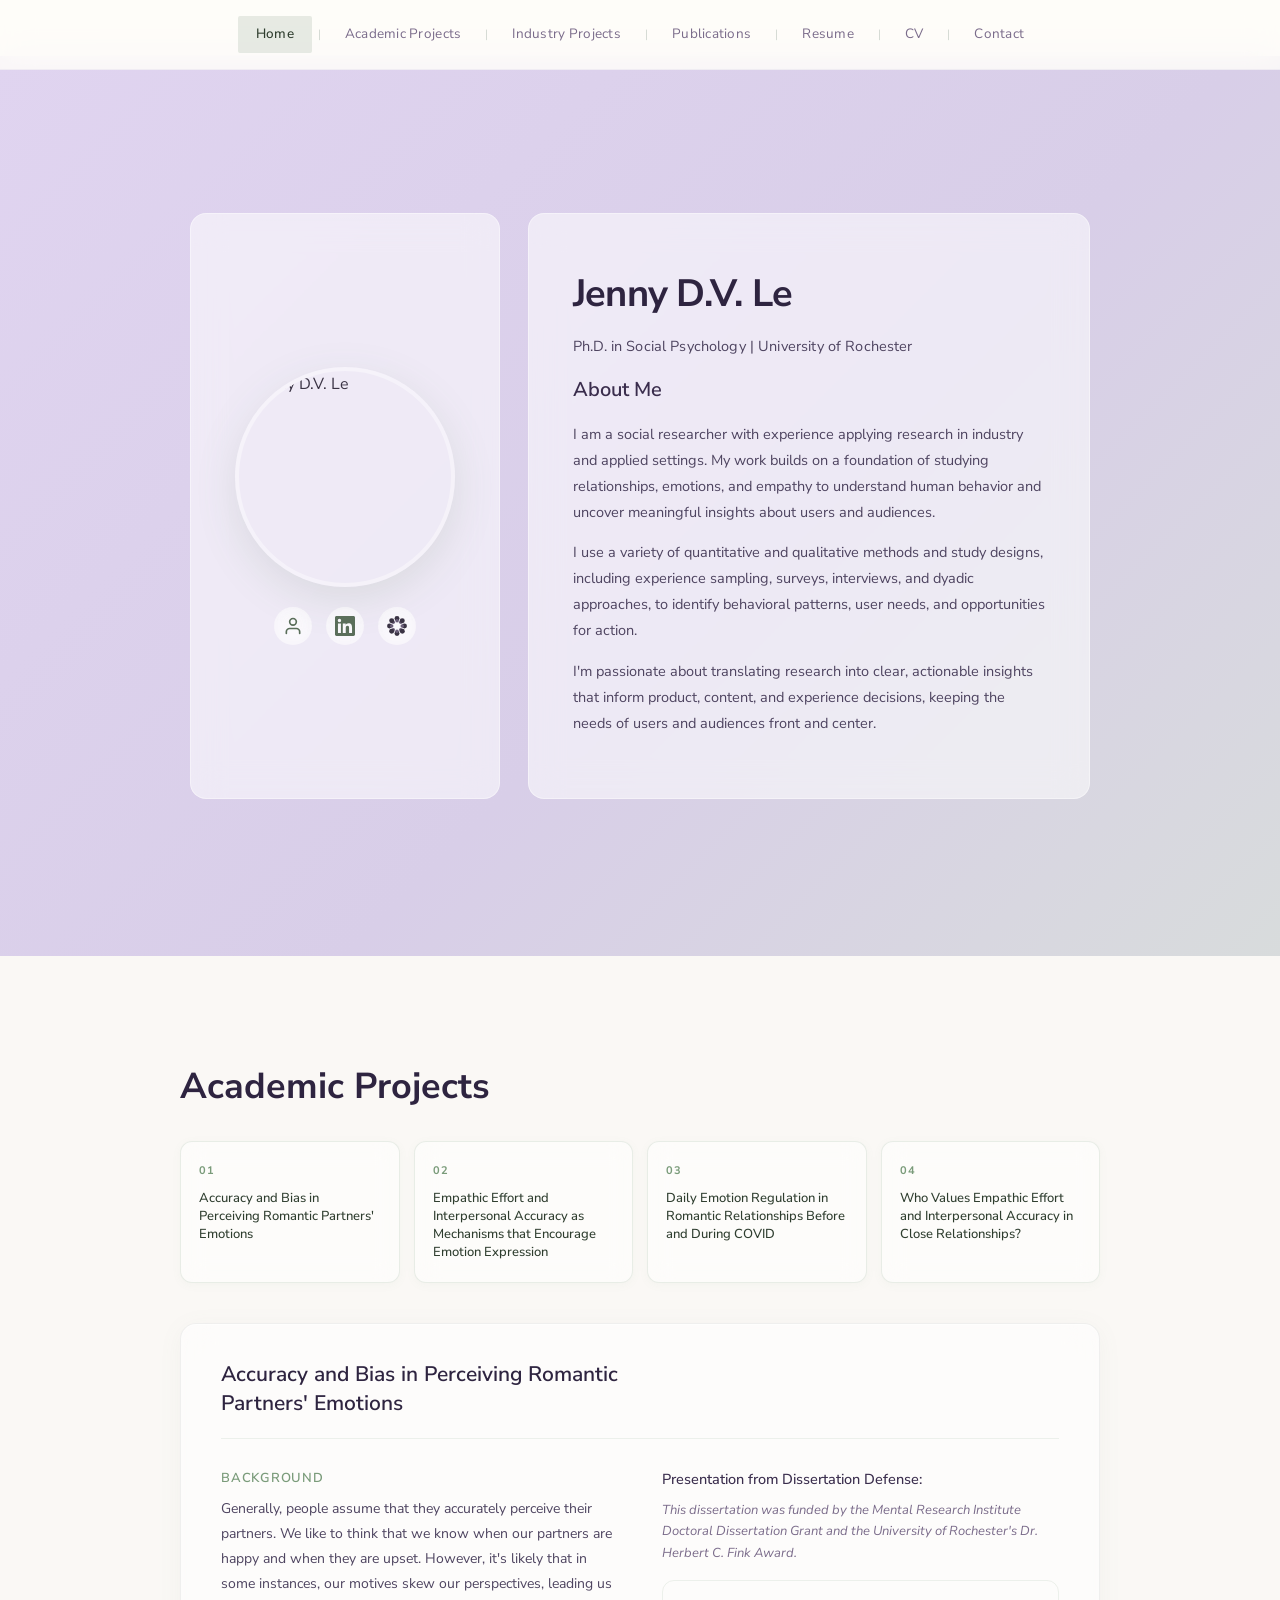
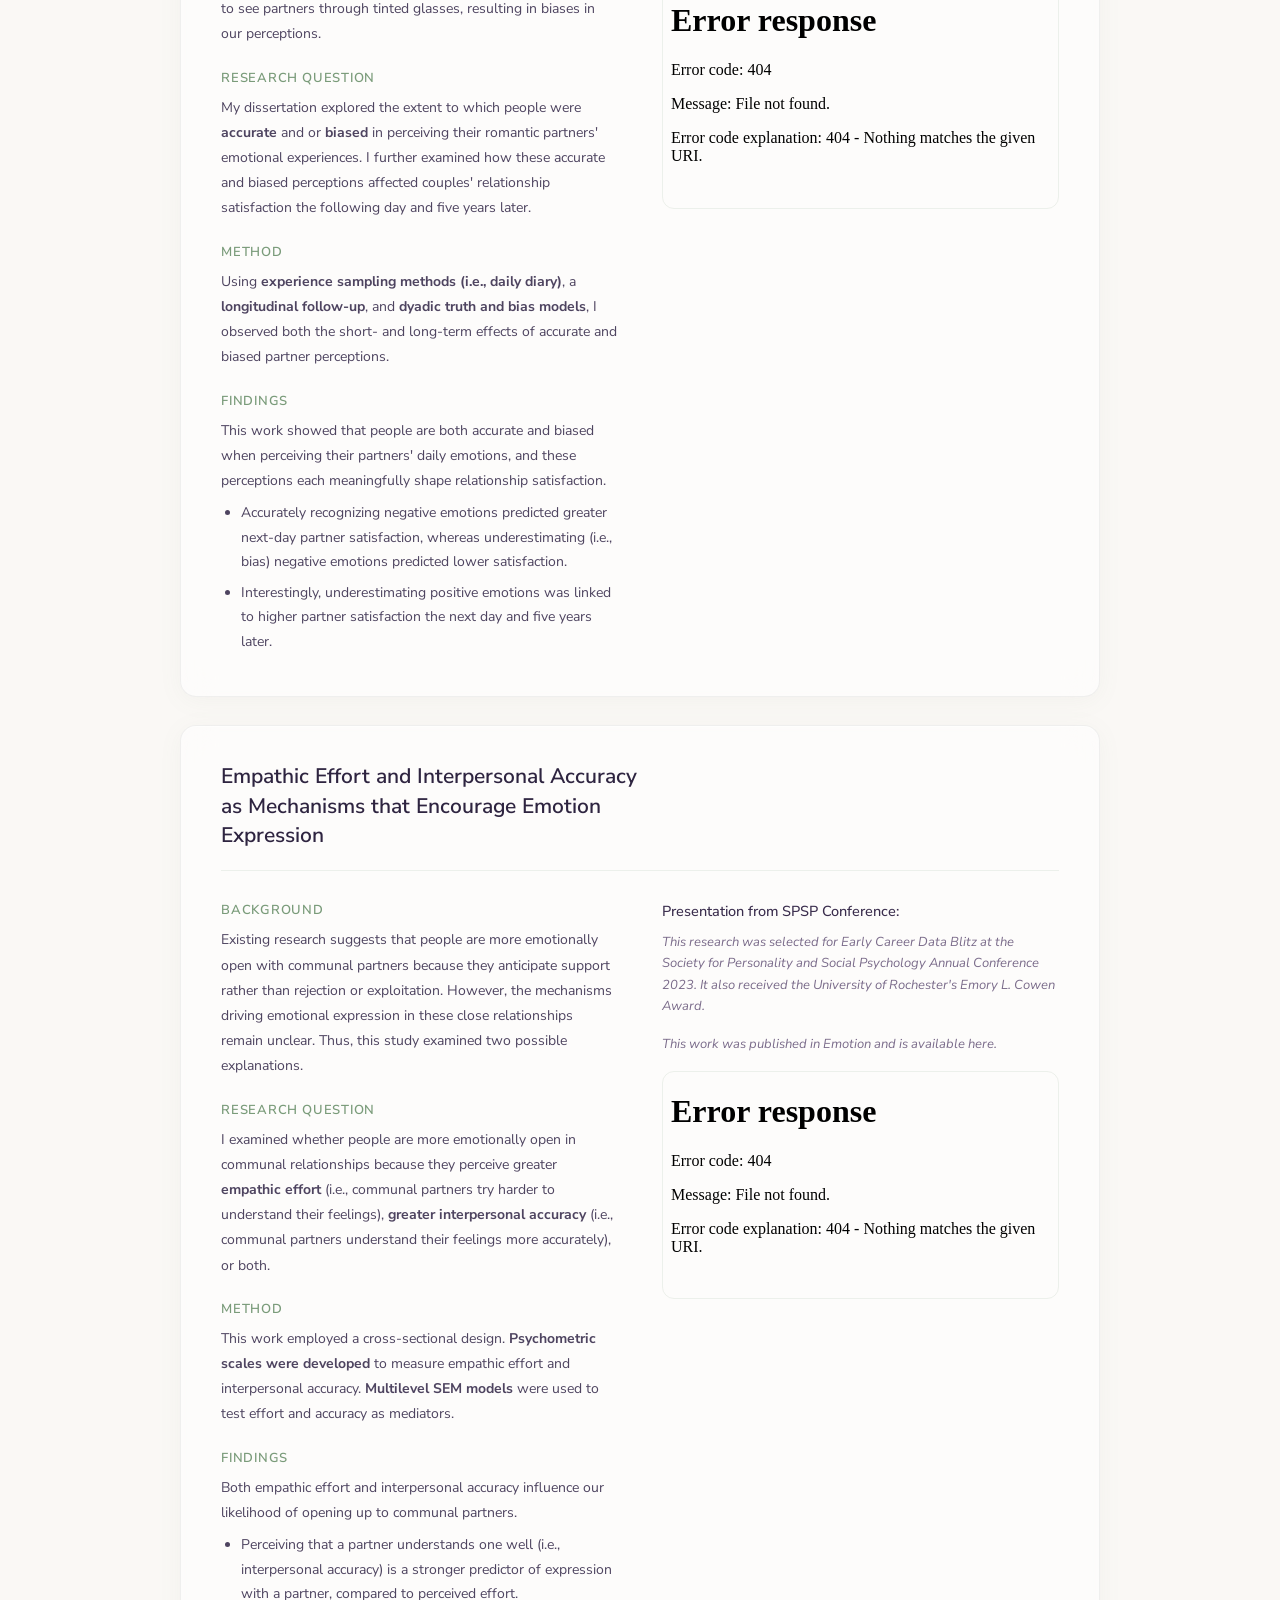
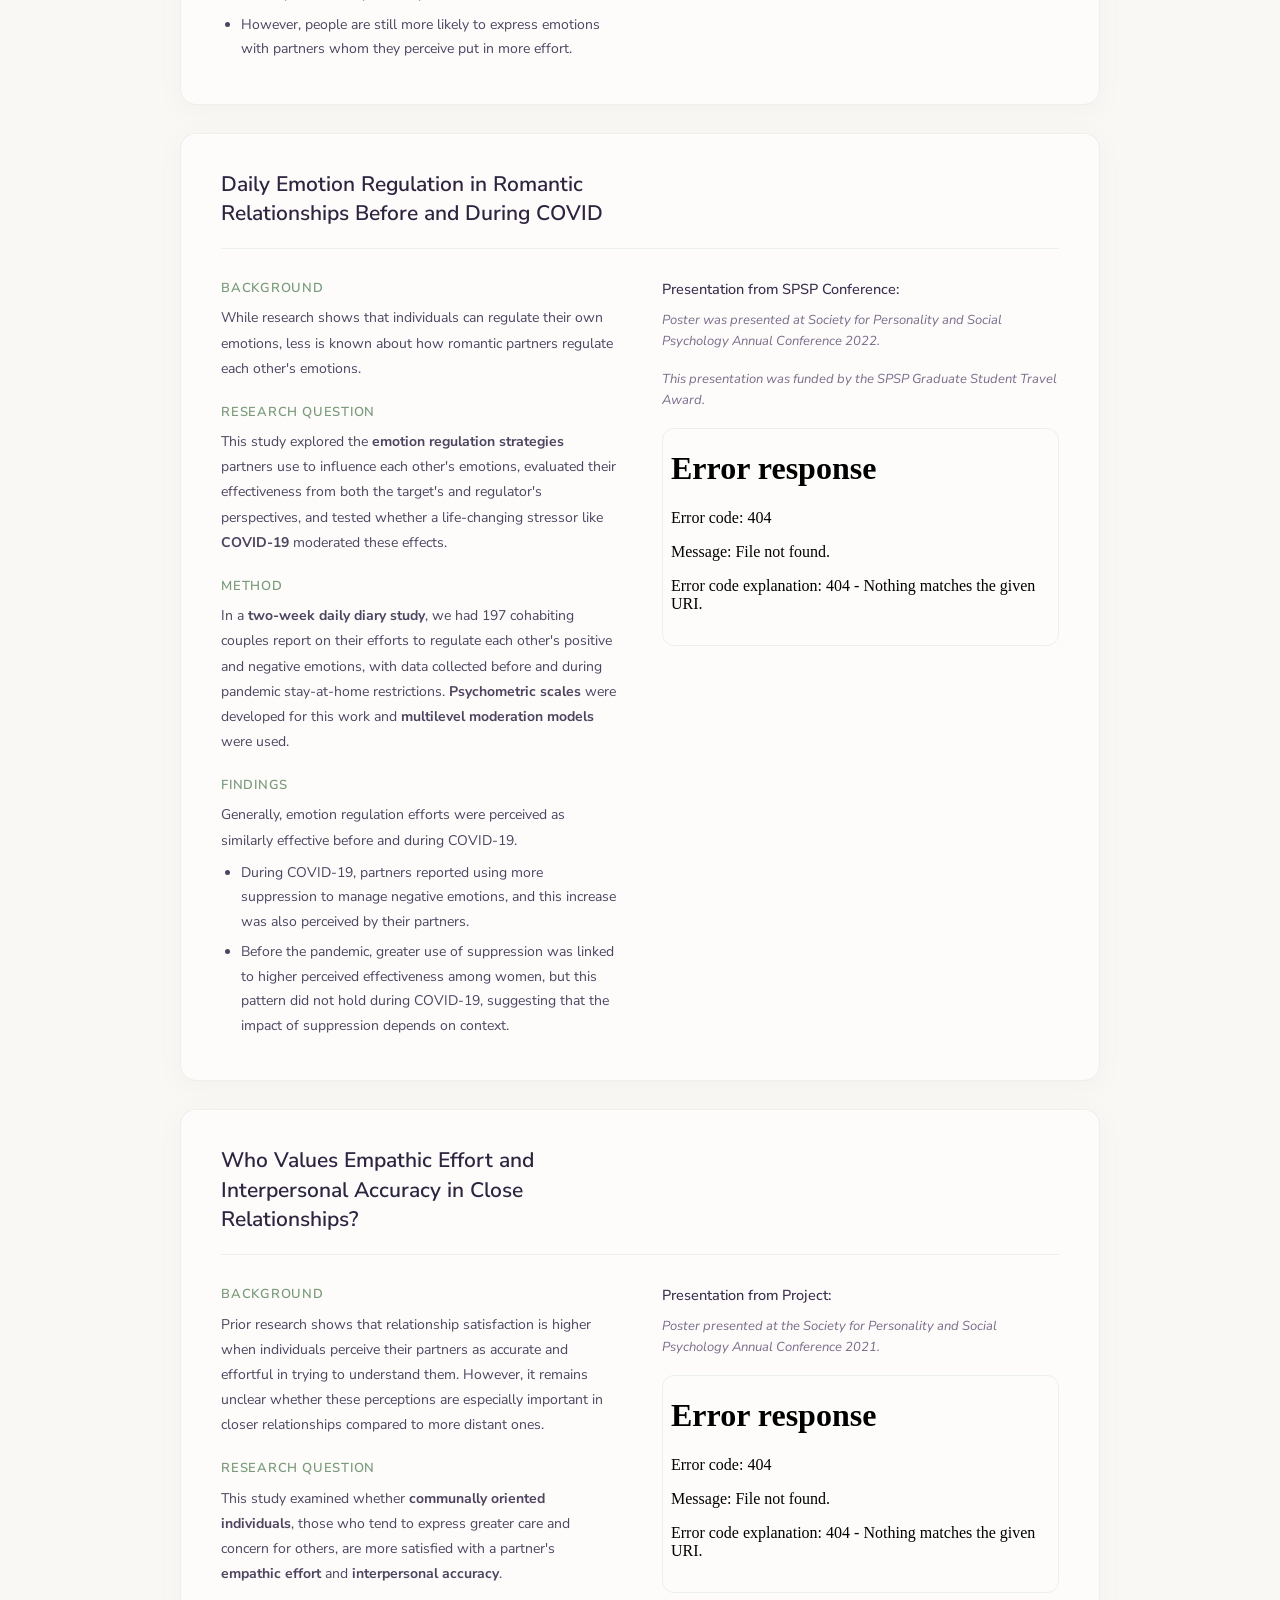
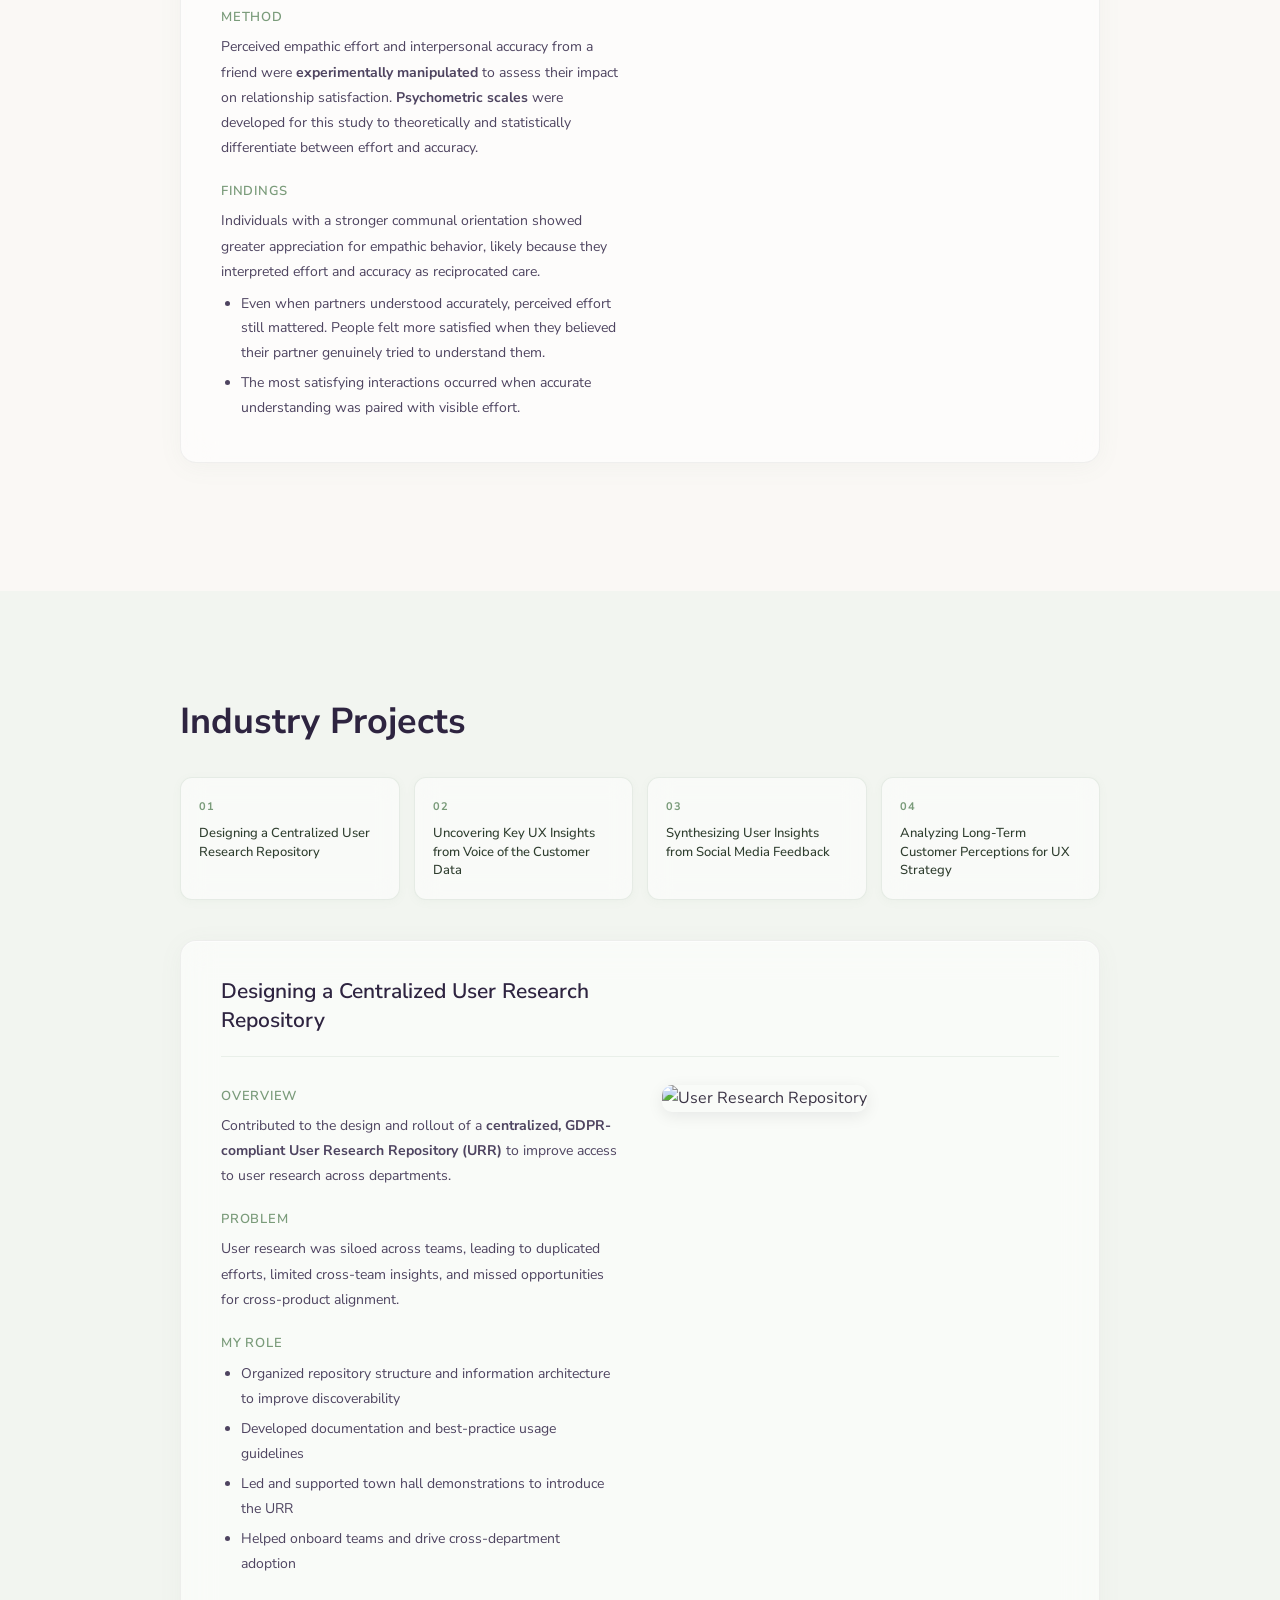
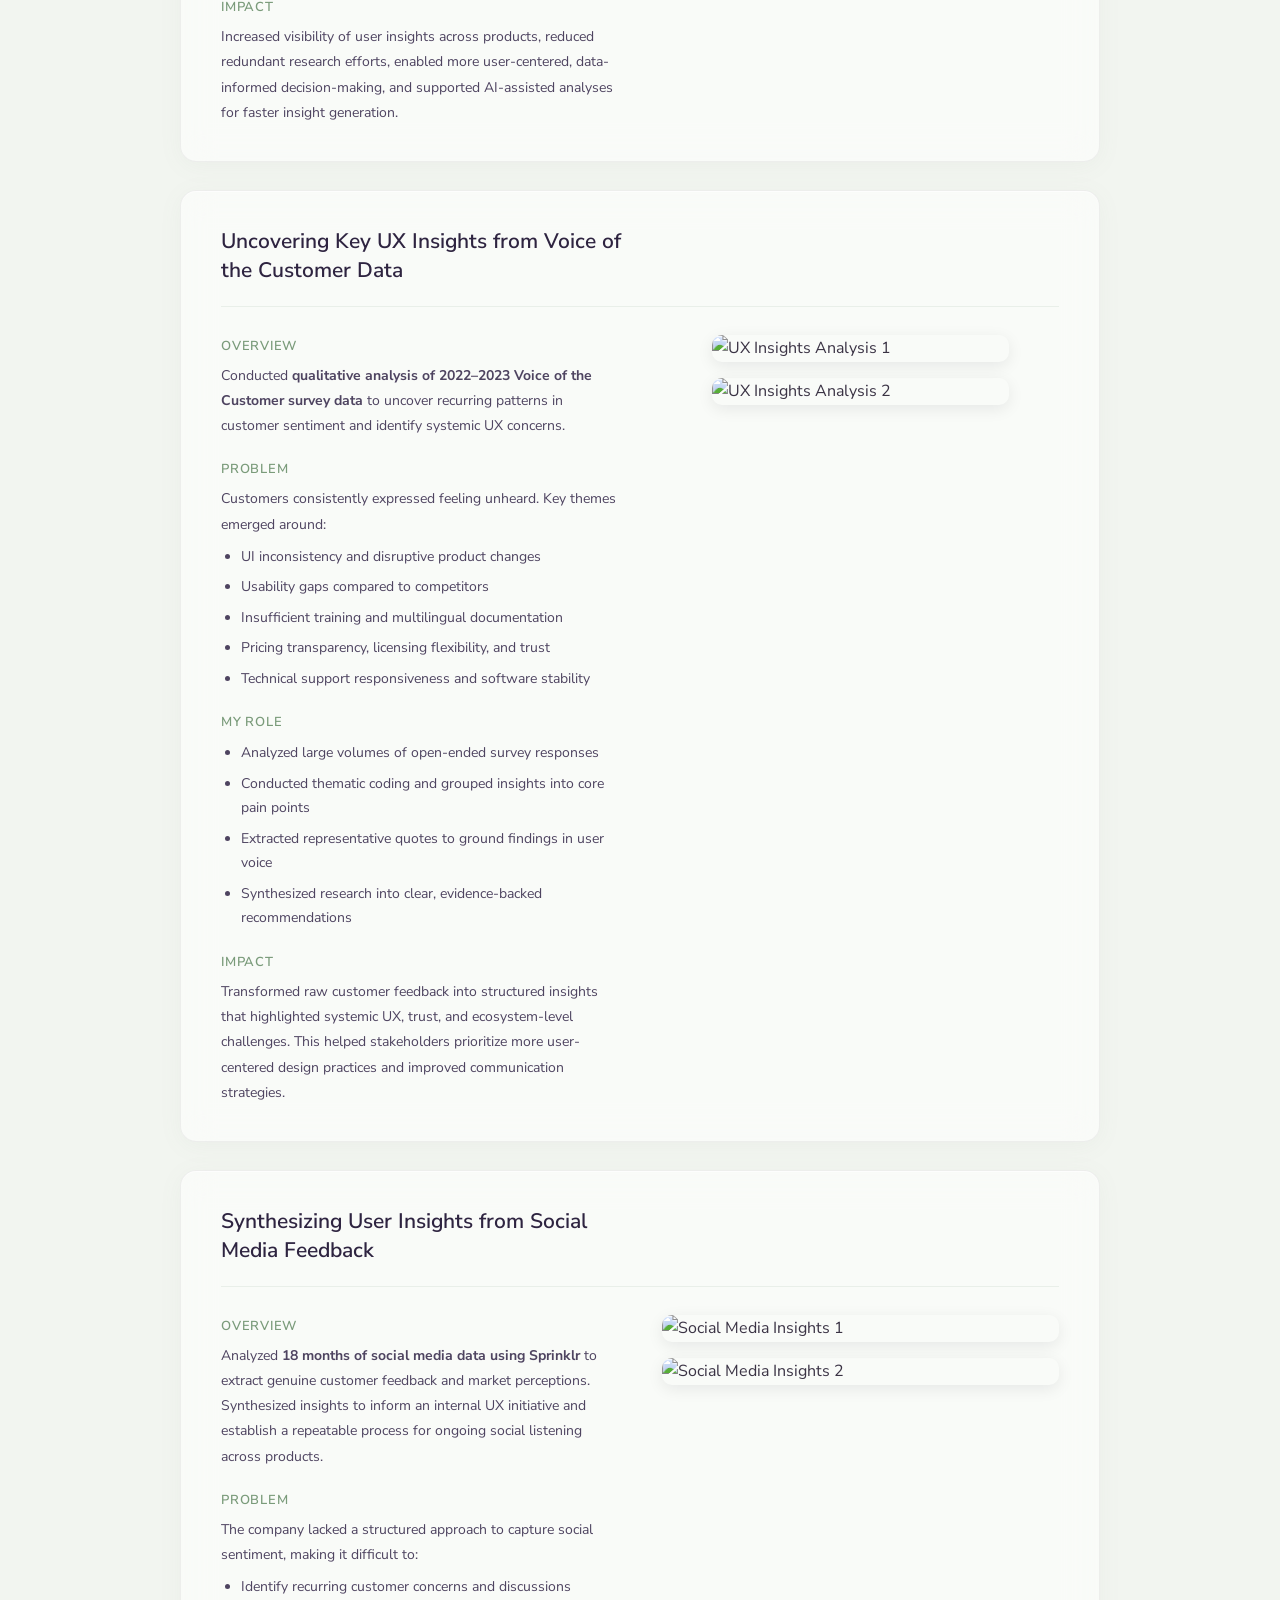
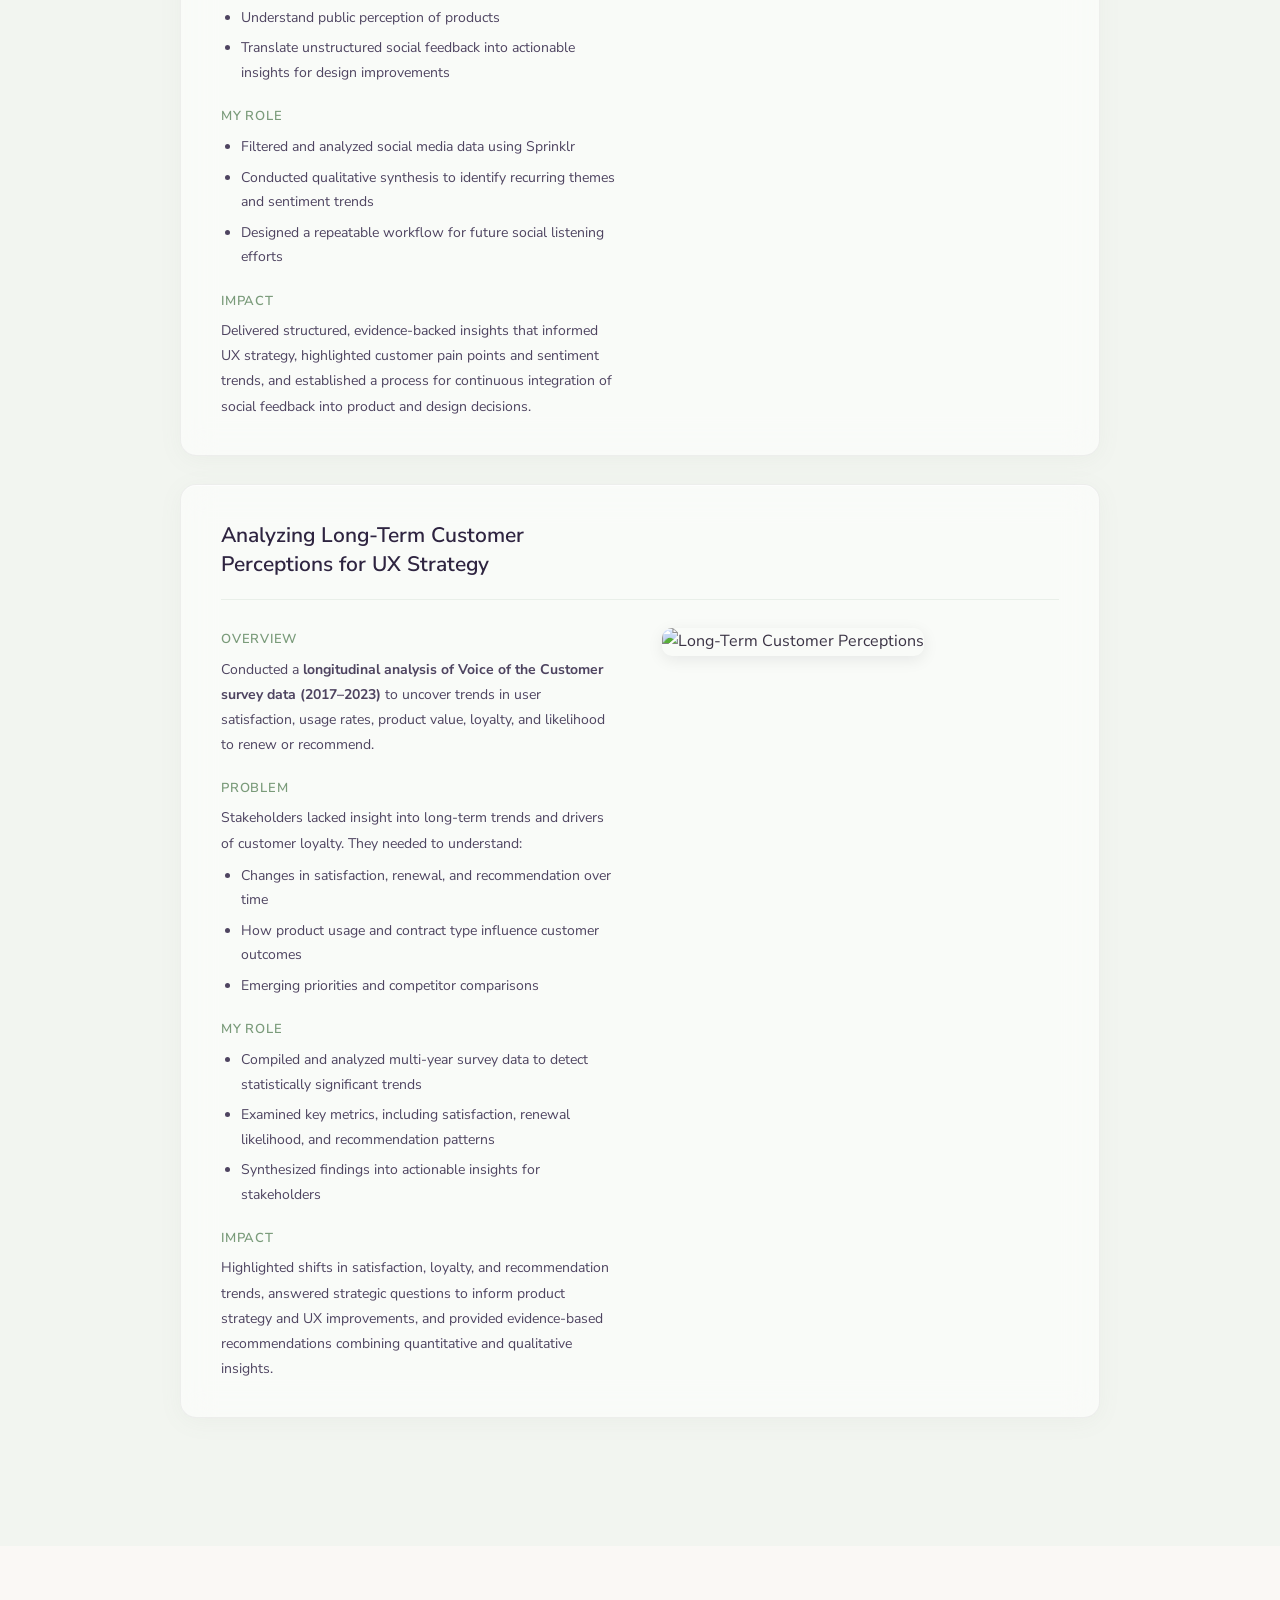
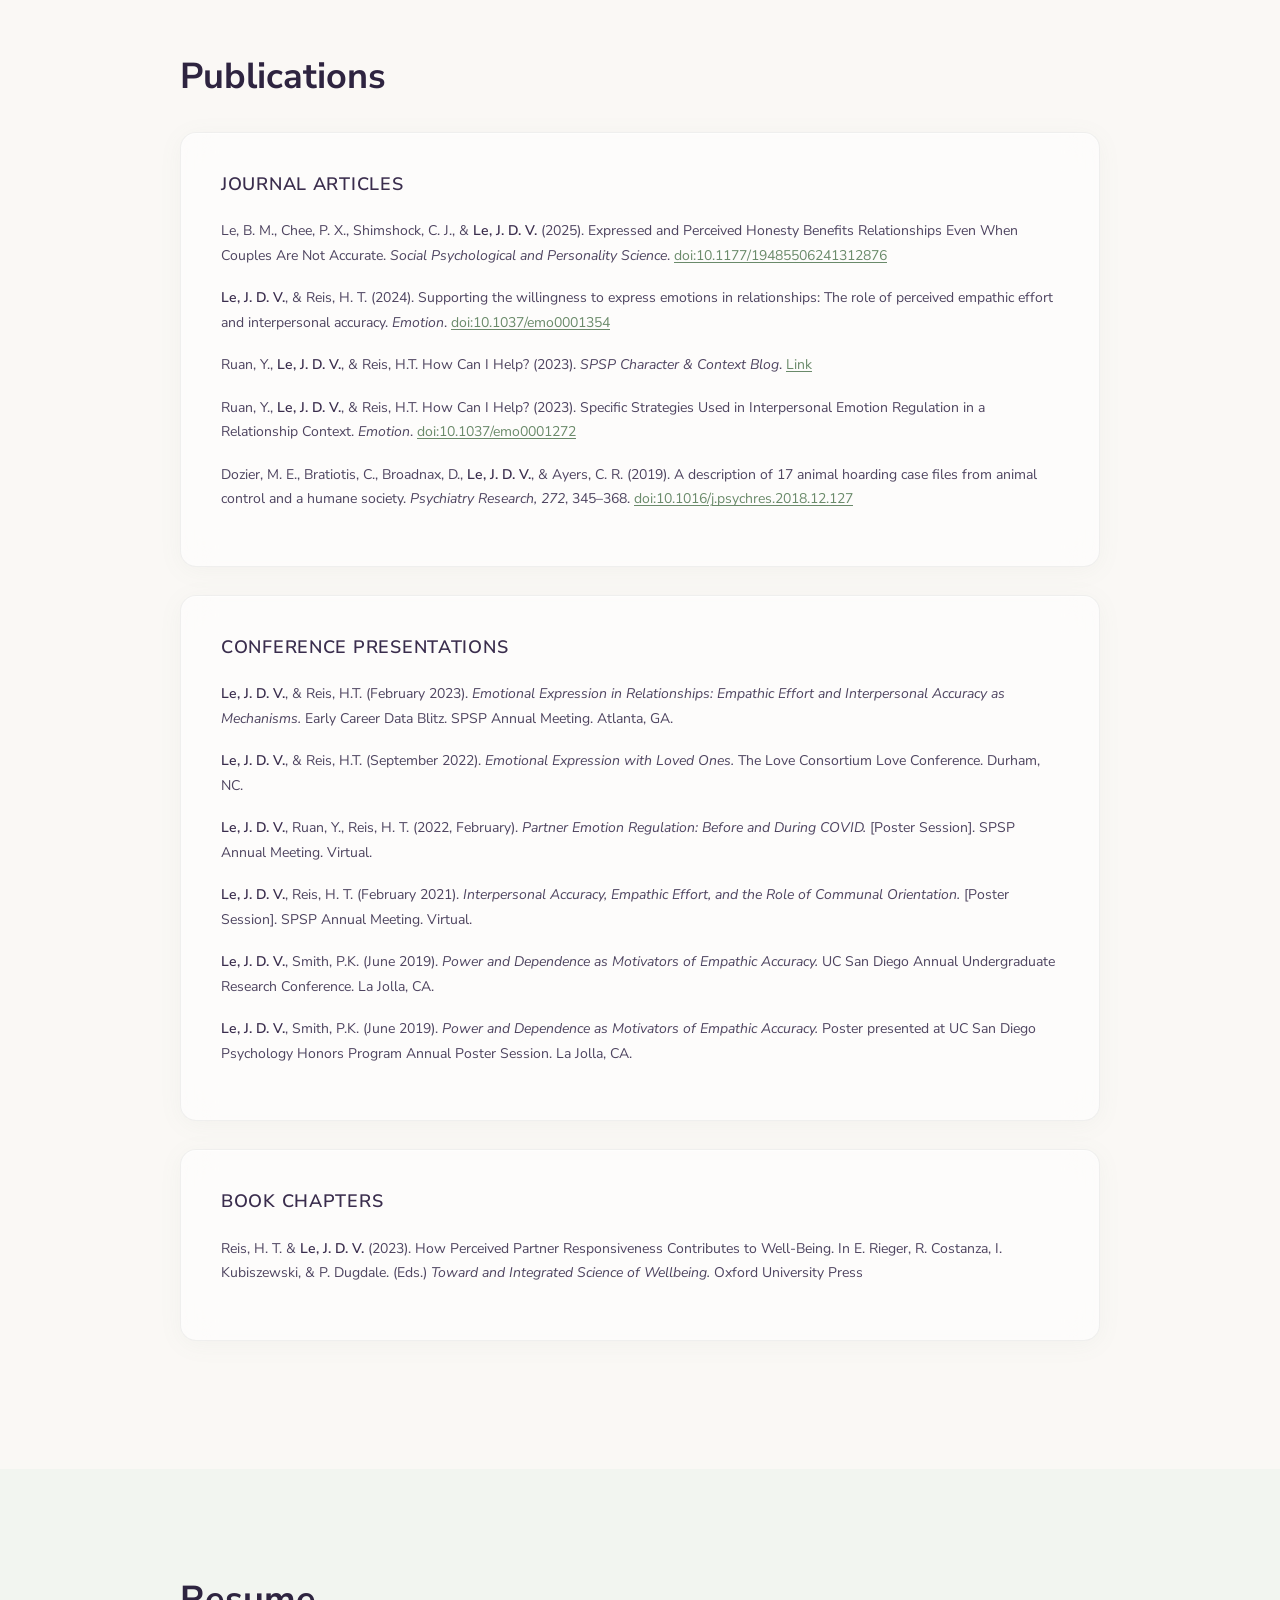
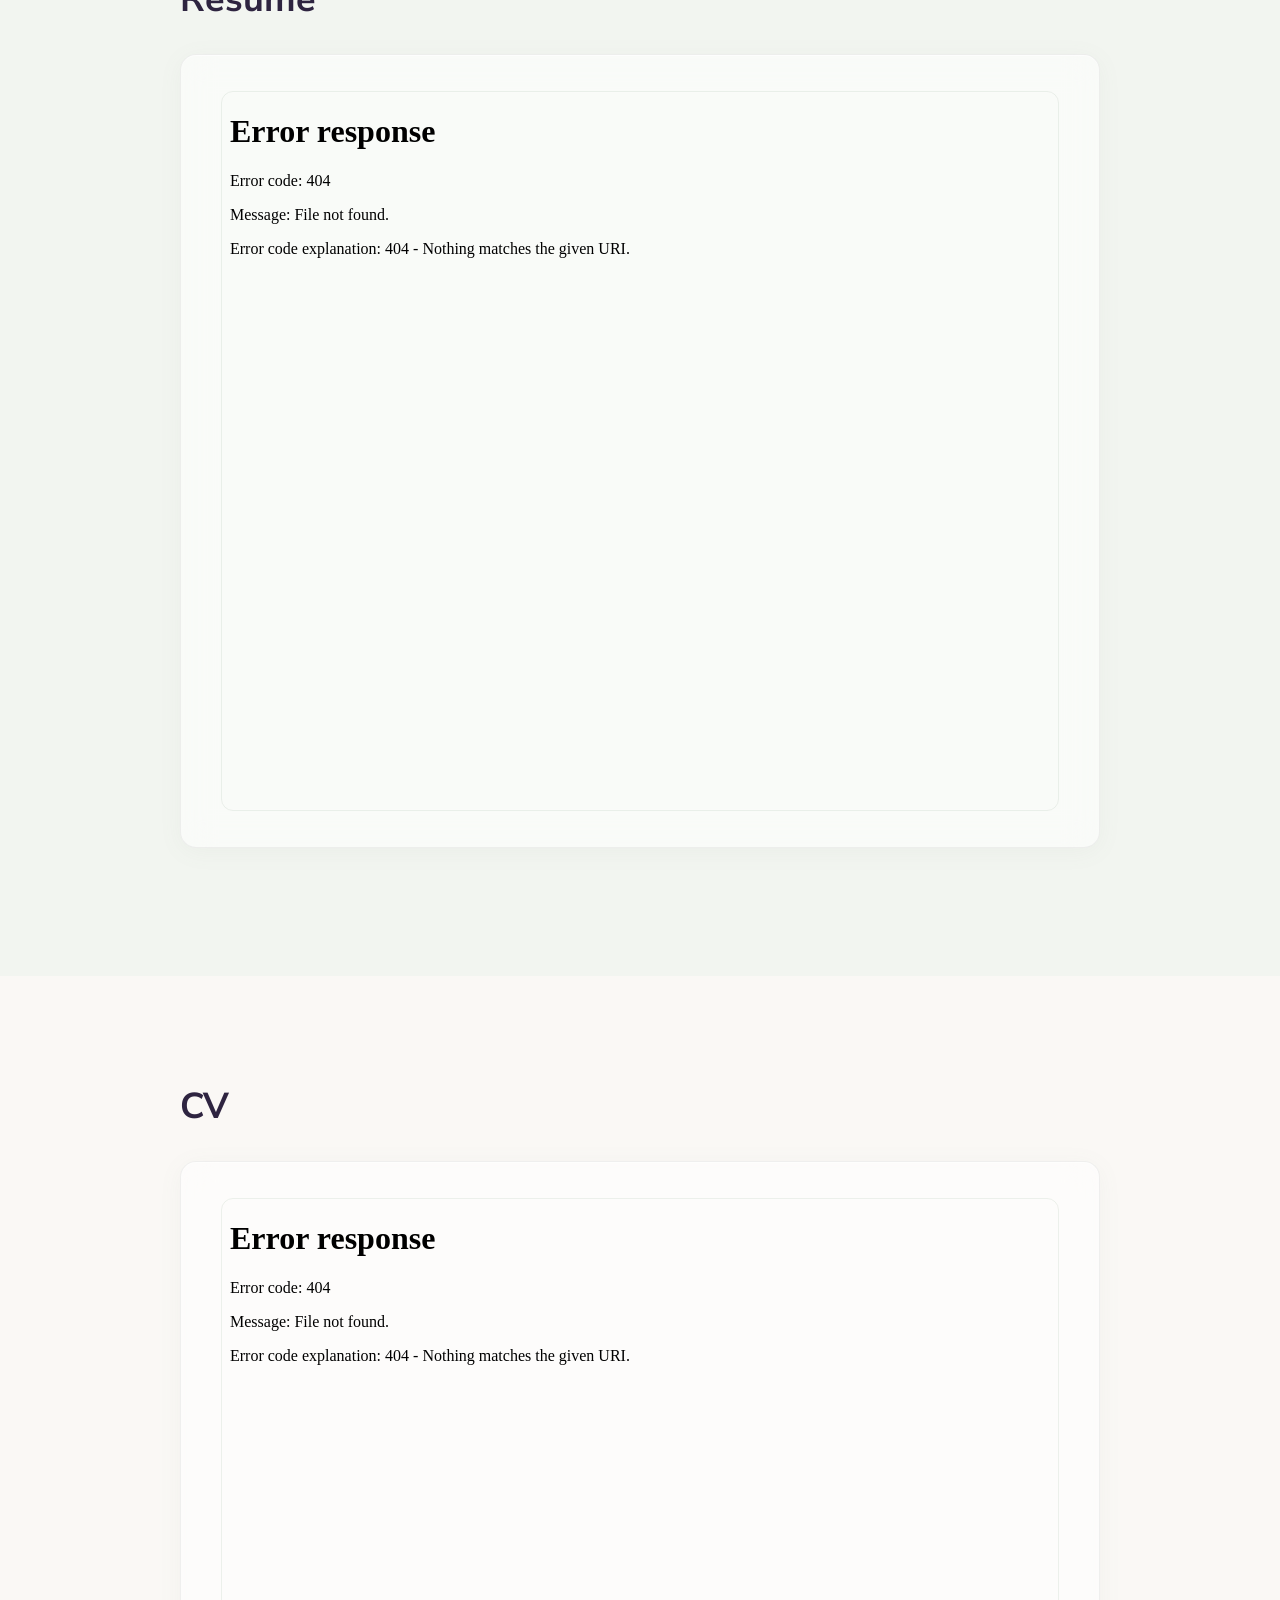
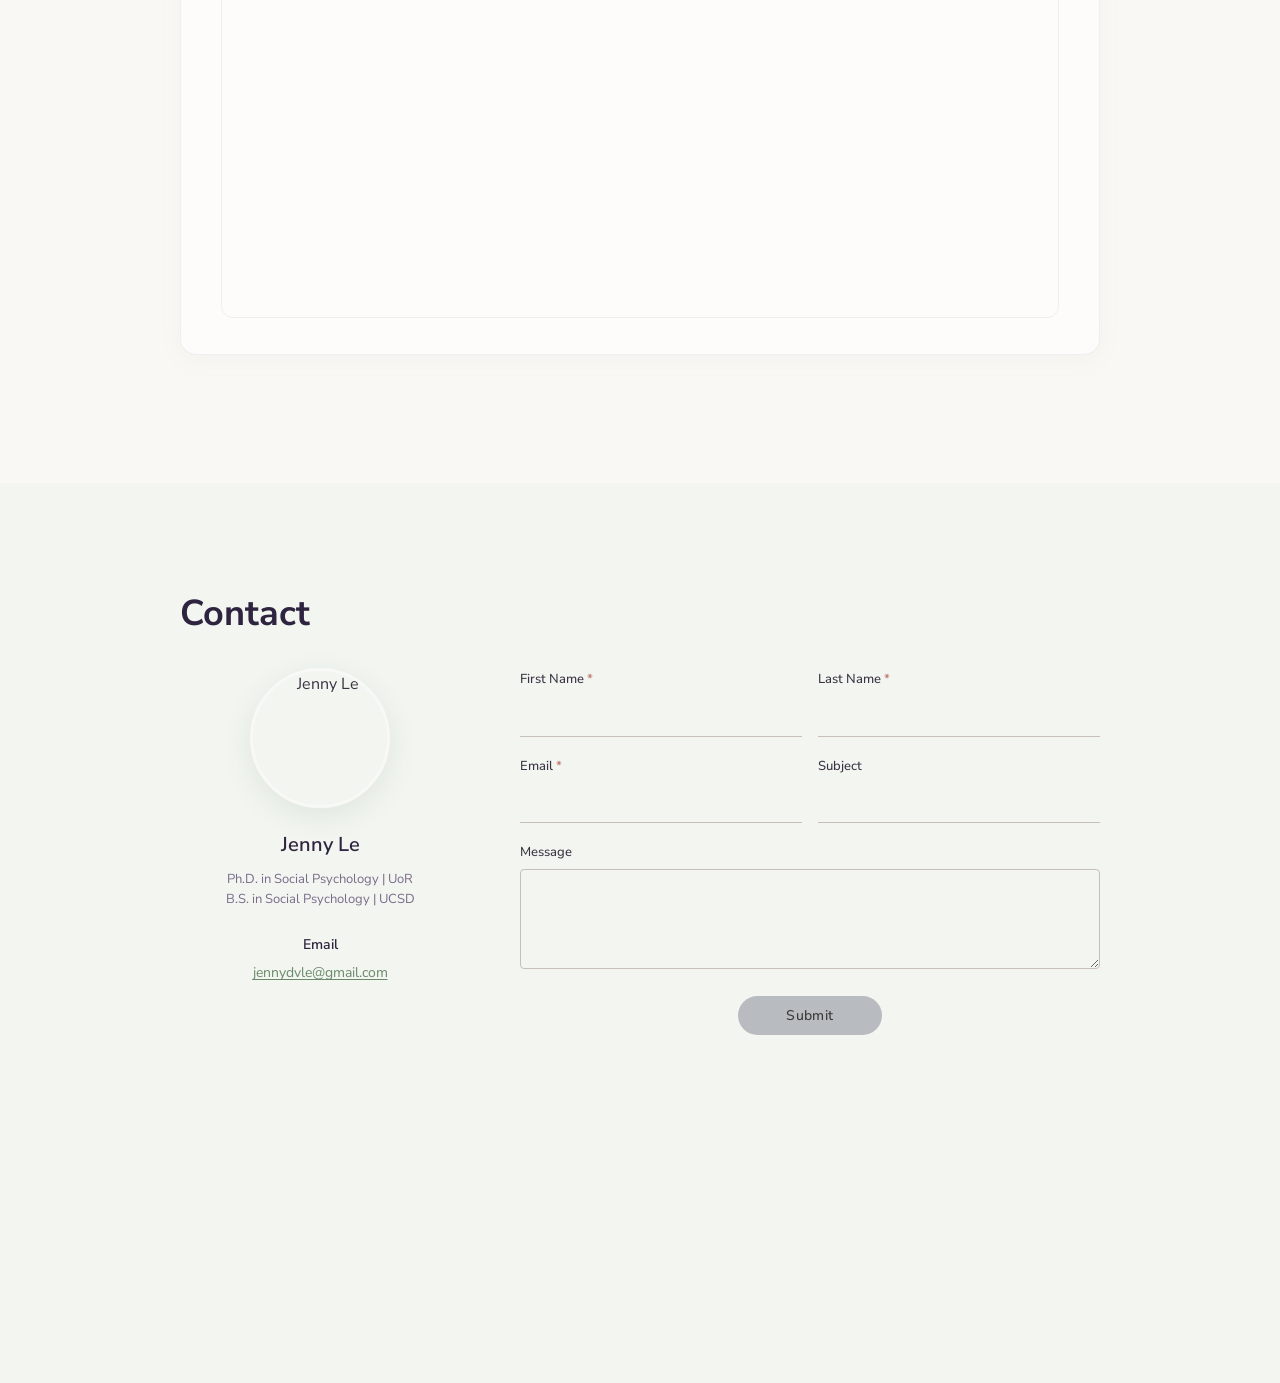
==== index.html @ eff17830 "Add files via upload" ====
<!DOCTYPE html>
<html lang="en">
<head>
    <meta charset="UTF-8">
    <meta name="viewport" content="width=device-width, initial-scale=1.0">
    <title>Jenny D.V. Le</title>
    <link rel="stylesheet" href="styles.css">
    <link rel="preconnect" href="https://fonts.googleapis.com">
    <link rel="preconnect" href="https://fonts.gstatic.com" crossorigin>
    <link href="https://fonts.googleapis.com/css2?family=Nunito+Sans:wght@300;400;500;600;700&display=swap" rel="stylesheet">
</head>
<body>

    <!-- Top Navigation -->
    <nav class="top-nav" id="topNav">
        <a href="#home" class="nav-link active" data-section="home">Home</a>
        <span class="nav-divider">|</span>
        <a href="#academic" class="nav-link" data-section="academic">Academic Projects</a>
        <span class="nav-divider">|</span>
        <a href="#industry" class="nav-link" data-section="industry">Industry Projects</a>
        <span class="nav-divider">|</span>
        <a href="#publications" class="nav-link" data-section="publications">Publications</a>
        <span class="nav-divider">|</span>
        <a href="#resume" class="nav-link" data-section="resume">Resume</a>
        <span class="nav-divider">|</span>
        <a href="#cv" class="nav-link" data-section="cv">CV</a>
        <span class="nav-divider">|</span>
        <a href="#contact" class="nav-link" data-section="contact">Contact</a>
    </nav>


    <!-- Main Content -->
    <main class="main-content">

        <!-- ====== HOME ====== -->
        <section id="home" class="section section-home">
            <div class="animated-bg"></div>
            <div class="home-content">
                <div class="profile-section reveal">
                    <img class="profile-photo" src="media/About Me Contact Me Photo.JPEG" alt="Jenny D.V. Le">
                    <div class="social-icons">
                        <a href="https://www.sas.rochester.edu/psy/people/gradstudents/le-jenny/index.html" target="_blank" rel="noopener" class="social-icon" aria-label="University Profile">
                            <svg xmlns="http://www.w3.org/2000/svg" width="20" height="20" viewBox="0 0 24 24" fill="none" stroke="currentColor" stroke-width="2" stroke-linecap="round" stroke-linejoin="round"><path d="M20 21v-2a4 4 0 0 0-4-4H8a4 4 0 0 0-4 4v2"/><circle cx="12" cy="7" r="4"/></svg>
                        </a>
                        <a href="https://www.linkedin.com/in/jennydvle/" target="_blank" rel="noopener" class="social-icon" aria-label="LinkedIn">
                            <svg xmlns="http://www.w3.org/2000/svg" width="20" height="20" viewBox="0 0 24 24" fill="currentColor"><path d="M20.447 20.452h-3.554v-5.569c0-1.328-.027-3.037-1.852-3.037-1.853 0-2.136 1.445-2.136 2.939v5.667H9.351V9h3.414v1.561h.046c.477-.9 1.637-1.85 3.37-1.85 3.601 0 4.267 2.37 4.267 5.455v6.286zM5.337 7.433a2.062 2.062 0 0 1-2.063-2.065 2.064 2.064 0 1 1 2.063 2.065zm1.782 13.019H3.555V9h3.564v11.452zM22.225 0H1.771C.792 0 0 .774 0 1.729v20.542C0 23.227.792 24 1.771 24h20.451C23.2 24 24 23.227 24 22.271V1.729C24 .774 23.2 0 22.222 0h.003z"/></svg>
                        </a>
                        <a href="https://osf.io/cxesf/" target="_blank" rel="noopener" class="social-icon" aria-label="Open Science Framework">
                            <svg xmlns="http://www.w3.org/2000/svg" width="20" height="20" viewBox="0 0 124 124.5"><g transform="translate(-42.784 -65.828)" fill="#6b5f7a"><circle cx="128.21" cy="104.59" r="11.133"/><circle cx="128.23" cy="151.57" r="11.133"/><circle cx="81.323" cy="151.51" r="11.133"/><circle cx="81.373" cy="104.6" r="11.133"/></g><g transform="translate(-42.784 -65.828)" fill="#3a3344"><circle cx="151.29" cy="128.06" r="15.48"/><circle cx="58.265" cy="128.06" r="15.48"/><circle cx="104.78" cy="174.8" r="15.48"/><circle cx="104.78" cy="81.308" r="15.48"/></g><g transform="translate(-42.784 -65.828)" fill="#6b5f7a"><circle cx="71.614" cy="128.12" r="11.133"/><circle cx="137.63" cy="128.12" r="11.133"/><circle cx="104.77" cy="161.29" r="11.133"/><circle cx="105.25" cy="94.873" r="11.133"/></g><g transform="translate(-42.784 -65.828)" fill="#3a3344"><circle cx="71.911" cy="95.085" r="15.48"/><circle cx="137.65" cy="95.085" r="15.48"/><circle cx="137.87" cy="160.99" r="15.48"/><circle cx="71.921" cy="160.98" r="15.48"/></svg>
                        </a>
                    </div>
                </div>
                <div class="bio-section reveal reveal-delay-1">
                    <h1 class="name">Jenny D.V. Le</h1>
                    <p class="title-subtitle">Ph.D. in Social Psychology | University of Rochester</p>
                    <h2 class="about-heading">About Me</h2>
                    <p>I am a social researcher with experience applying research in industry and applied settings. My work builds on a foundation of studying relationships, emotions, and empathy to understand human behavior and uncover meaningful insights about users and audiences.</p>
                    <p>I use a variety of quantitative and qualitative methods and study designs, including experience sampling, surveys, interviews, and dyadic approaches, to identify behavioral patterns, user needs, and opportunities for action.</p>
                    <p>I'm passionate about translating research into clear, actionable insights that inform product, content, and experience decisions, keeping the needs of users and audiences front and center.</p>
                </div>
            </div>
        </section>

        <!-- ====== ACADEMIC PROJECTS ====== -->
        <section id="academic" class="section section-inner">
            <div class="section-container">
                <h2 class="section-title reveal">Academic Projects</h2>

                <div id="academic-nav" class="project-nav reveal">
                    <a href="#proj-accuracy" class="project-nav-card">
                        <span class="project-nav-num">01</span>
                        <span class="project-nav-name">Accuracy and Bias in Perceiving Romantic Partners' Emotions</span>
                    </a>
                    <a href="#proj-empathic" class="project-nav-card">
                        <span class="project-nav-num">02</span>
                        <span class="project-nav-name">Empathic Effort and Interpersonal Accuracy as Mechanisms that Encourage Emotion Expression</span>
                    </a>
                    <a href="#proj-covid" class="project-nav-card">
                        <span class="project-nav-num">03</span>
                        <span class="project-nav-name">Daily Emotion Regulation in Romantic Relationships Before and During COVID</span>
                    </a>
                    <a href="#proj-communal" class="project-nav-card">
                        <span class="project-nav-num">04</span>
                        <span class="project-nav-name">Who Values Empathic Effort and Interpersonal Accuracy in Close Relationships?</span>
                    </a>
                </div>

                <!-- Project 1: Accuracy and Bias -->
                <div id="proj-accuracy" class="glass-card reveal">
                    <h3 class="project-title">Accuracy and Bias in Perceiving Romantic Partners' Emotions</h3>
                    <div class="project-layout">
                        <div>
                            <p class="project-label">Background</p>
                            <p class="project-text">Generally, people assume that they accurately perceive their partners. We like to think that we know when our partners are happy and when they are upset. However, it's likely that in some instances, our motives skew our perspectives, leading us to see partners through tinted glasses, resulting in biases in our perceptions.</p>

                            <p class="project-label">Research Question</p>
                            <p class="project-text">My dissertation explored the extent to which people were <strong>accurate</strong> and or <strong>biased</strong> in perceiving their romantic partners' emotional experiences. I further examined how these accurate and biased perceptions affected couples' relationship satisfaction the following day and five years later.</p>

                            <p class="project-label">Method</p>
                            <p class="project-text">Using <strong>experience sampling methods (i.e., daily diary)</strong>, a <strong>longitudinal follow-up</strong>, and <strong>dyadic truth and bias models</strong>, I observed both the short- and long-term effects of accurate and biased partner perceptions.</p>

                            <p class="project-label">Findings</p>
                            <p class="project-text">This work showed that people are both accurate and biased when perceiving their partners' daily emotions, and these perceptions each meaningfully shape relationship satisfaction.</p>
                            <ul class="project-list">
                                <li>Accurately recognizing negative emotions predicted greater next-day partner satisfaction, whereas underestimating (i.e., bias) negative emotions predicted lower satisfaction.</li>
                                <li>Interestingly, underestimating positive emotions was linked to higher partner satisfaction the next day and five years later.</li>
                            </ul>
                        </div>
                        <div>
                            <p class="project-aside-title">Presentation from Dissertation Defense:</p>
                            <p class="project-aside-note">This dissertation was funded by the <em>Mental Research Institute Doctoral Dissertation Grant</em> and the University of Rochester's <em>Dr. Herbert C. Fink Award</em>.</p>
                            <div class="pdf-embed pdf-preview">
                                <iframe src="media/Accuracy and Bias in Perceiving.pdf#toolbar=0&navpanes=0&scrollbar=0&page=1&view=FitH" loading="lazy"></iframe>
                                <button class="pdf-fullscreen-btn" aria-label="View fullscreen" data-pdf="media/Accuracy and Bias in Perceiving.pdf">
                                    <svg xmlns="http://www.w3.org/2000/svg" width="16" height="16" viewBox="0 0 24 24" fill="none" stroke="currentColor" stroke-width="2" stroke-linecap="round" stroke-linejoin="round"><polyline points="15 3 21 3 21 9"/><polyline points="9 21 3 21 3 15"/><line x1="21" y1="3" x2="14" y2="10"/><line x1="3" y1="21" x2="10" y2="14"/></svg>
                                </button>
                            </div>
                        </div>
                    </div>
                </div>

                <!-- Project 2: Empathic Effort -->
                <div id="proj-empathic" class="glass-card reveal">
                    <h3 class="project-title">Empathic Effort and Interpersonal Accuracy as Mechanisms that Encourage Emotion Expression</h3>
                    <div class="project-layout">
                        <div>
                            <p class="project-label">Background</p>
                            <p class="project-text">Existing research suggests that people are more emotionally open with communal partners because they anticipate support rather than rejection or exploitation. However, the mechanisms driving emotional expression in these close relationships remain unclear. Thus, this study examined two possible explanations.</p>

                            <p class="project-label">Research Question</p>
                            <p class="project-text">I examined whether people are more emotionally open in communal relationships because they perceive greater <strong>empathic effort</strong> (i.e., communal partners try harder to understand their feelings), <strong>greater interpersonal accuracy</strong> (i.e., communal partners understand their feelings more accurately), or both.</p>

                            <p class="project-label">Method</p>
                            <p class="project-text">This work employed a cross-sectional design. <strong>Psychometric scales were developed</strong> to measure empathic effort and interpersonal accuracy. <strong>Multilevel SEM models</strong> were used to test effort and accuracy as mediators.</p>

                            <p class="project-label">Findings</p>
                            <p class="project-text">Both empathic effort and interpersonal accuracy influence our likelihood of opening up to communal partners.</p>
                            <ul class="project-list">
                                <li>Perceiving that a partner understands one well (i.e., interpersonal accuracy) is a stronger predictor of expression with a partner, compared to perceived effort.</li>
                                <li>However, people are still more likely to express emotions with partners whom they perceive put in more effort.</li>
                            </ul>
                        </div>
                        <div>
                            <p class="project-aside-title">Presentation from SPSP Conference:</p>
                            <p class="project-aside-note">This research was selected for <em>Early Career Data Blitz</em> at the Society for Personality and Social Psychology Annual Conference 2023. It also received the University of Rochester's <em>Emory L. Cowen Award</em>.</p>
                            <p class="project-aside-note">This work was published in <em>Emotion</em> and is available <a href="#">here</a>.</p>
                            <div class="pdf-embed pdf-preview">
                                <iframe src="media/Empathic Effort and Interpersonal Accuracy.pdf#toolbar=0&navpanes=0&scrollbar=0&page=1&view=FitH" loading="lazy"></iframe>
                                <button class="pdf-fullscreen-btn" aria-label="View fullscreen" data-pdf="media/Empathic Effort and Interpersonal Accuracy.pdf">
                                    <svg xmlns="http://www.w3.org/2000/svg" width="16" height="16" viewBox="0 0 24 24" fill="none" stroke="currentColor" stroke-width="2" stroke-linecap="round" stroke-linejoin="round"><polyline points="15 3 21 3 21 9"/><polyline points="9 21 3 21 3 15"/><line x1="21" y1="3" x2="14" y2="10"/><line x1="3" y1="21" x2="10" y2="14"/></svg>
                                </button>
                            </div>
                        </div>
                    </div>
                </div>

                <!-- Project 3: Daily Emotion Regulation -->
                <div id="proj-covid" class="glass-card reveal">
                    <h3 class="project-title">Daily Emotion Regulation in Romantic Relationships Before and During COVID</h3>
                    <div class="project-layout">
                        <div>
                            <p class="project-label">Background</p>
                            <p class="project-text">While research shows that individuals can regulate their own emotions, less is known about how romantic partners regulate each other's emotions.</p>

                            <p class="project-label">Research Question</p>
                            <p class="project-text">This study explored the <strong>emotion regulation strategies</strong> partners use to influence each other's emotions, evaluated their effectiveness from both the target's and regulator's perspectives, and tested whether a life-changing stressor like <strong>COVID-19</strong> moderated these effects.</p>

                            <p class="project-label">Method</p>
                            <p class="project-text">In a <strong>two-week daily diary study</strong>, we had 197 cohabiting couples report on their efforts to regulate each other's positive and negative emotions, with data collected before and during pandemic stay-at-home restrictions. <strong>Psychometric scales</strong> were developed for this work and <strong>multilevel moderation models</strong> were used.</p>

                            <p class="project-label">Findings</p>
                            <p class="project-text">Generally, emotion regulation efforts were perceived as similarly effective before and during COVID-19.</p>
                            <ul class="project-list">
                                <li>During COVID-19, partners reported using more suppression to manage negative emotions, and this increase was also perceived by their partners.</li>
                                <li>Before the pandemic, greater use of suppression was linked to higher perceived effectiveness among women, but this pattern did not hold during COVID-19, suggesting that the impact of suppression depends on context.</li>
                            </ul>
                        </div>
                        <div>
                            <p class="project-aside-title">Presentation from SPSP Conference:</p>
                            <p class="project-aside-note">Poster was presented at Society for Personality and Social Psychology Annual Conference 2022.</p>
                            <p class="project-aside-note">This presentation was funded by the <em>SPSP Graduate Student Travel Award</em>.</p>
                            <div class="pdf-embed pdf-poster">
                                <iframe src="media/Daily Emotion Regulation.pdf#toolbar=0&navpanes=0&scrollbar=1&view=FitH" loading="lazy"></iframe>
                                <button class="pdf-fullscreen-btn" aria-label="View fullscreen" data-pdf="media/Daily Emotion Regulation.pdf">
                                    <svg xmlns="http://www.w3.org/2000/svg" width="16" height="16" viewBox="0 0 24 24" fill="none" stroke="currentColor" stroke-width="2" stroke-linecap="round" stroke-linejoin="round"><polyline points="15 3 21 3 21 9"/><polyline points="9 21 3 21 3 15"/><line x1="21" y1="3" x2="14" y2="10"/><line x1="3" y1="21" x2="10" y2="14"/></svg>
                                </button>
                            </div>
                        </div>
                    </div>
                </div>

                <!-- Project 4: Who Values Empathic Effort -->
                <div id="proj-communal" class="glass-card reveal">
                    <h3 class="project-title">Who Values Empathic Effort and Interpersonal Accuracy in Close Relationships?</h3>
                    <div class="project-layout">
                        <div>
                            <p class="project-label">Background</p>
                            <p class="project-text">Prior research shows that relationship satisfaction is higher when individuals perceive their partners as accurate and effortful in trying to understand them. However, it remains unclear whether these perceptions are especially important in closer relationships compared to more distant ones.</p>

                            <p class="project-label">Research Question</p>
                            <p class="project-text">This study examined whether <strong>communally oriented individuals</strong>, those who tend to express greater care and concern for others, are more satisfied with a partner's <strong>empathic effort</strong> and <strong>interpersonal accuracy</strong>.</p>

                            <p class="project-label">Method</p>
                            <p class="project-text">Perceived empathic effort and interpersonal accuracy from a friend were <strong>experimentally manipulated</strong> to assess their impact on relationship satisfaction. <strong>Psychometric scales</strong> were developed for this study to theoretically and statistically differentiate between effort and accuracy.</p>

                            <p class="project-label">Findings</p>
                            <p class="project-text">Individuals with a stronger communal orientation showed greater appreciation for empathic behavior, likely because they interpreted effort and accuracy as reciprocated care.</p>
                            <ul class="project-list">
                                <li>Even when partners understood accurately, perceived effort still mattered. People felt more satisfied when they believed their partner genuinely tried to understand them.</li>
                                <li>The most satisfying interactions occurred when accurate understanding was paired with visible effort.</li>
                            </ul>
                        </div>
                        <div>
                            <p class="project-aside-title">Presentation from Project:</p>
                            <p class="project-aside-note">Poster presented at the Society for Personality and Social Psychology Annual Conference 2021.</p>
                            <div class="pdf-embed pdf-poster">
                                <iframe src="media/Who Values Empathic Effort.pdf#toolbar=0&navpanes=0&scrollbar=1&view=FitH" loading="lazy"></iframe>
                                <button class="pdf-fullscreen-btn" aria-label="View fullscreen" data-pdf="media/Who Values Empathic Effort.pdf">
                                    <svg xmlns="http://www.w3.org/2000/svg" width="16" height="16" viewBox="0 0 24 24" fill="none" stroke="currentColor" stroke-width="2" stroke-linecap="round" stroke-linejoin="round"><polyline points="15 3 21 3 21 9"/><polyline points="9 21 3 21 3 15"/><line x1="21" y1="3" x2="14" y2="10"/><line x1="3" y1="21" x2="10" y2="14"/></svg>
                                </button>
                            </div>
                        </div>
                    </div>
                </div>
            </div>
        </section>

        <!-- ====== INDUSTRY PROJECTS ====== -->
        <section id="industry" class="section section-inner section-alt">
            <div class="section-container">
                <h2 class="section-title reveal">Industry Projects</h2>

                <div id="industry-nav" class="project-nav reveal">
                    <a href="#ind-repository" class="project-nav-card">
                        <span class="project-nav-num">01</span>
                        <span class="project-nav-name">Designing a Centralized User Research Repository</span>
                    </a>
                    <a href="#ind-voc" class="project-nav-card">
                        <span class="project-nav-num">02</span>
                        <span class="project-nav-name">Uncovering Key UX Insights from Voice of the Customer Data</span>
                    </a>
                    <a href="#ind-social" class="project-nav-card">
                        <span class="project-nav-num">03</span>
                        <span class="project-nav-name">Synthesizing User Insights from Social Media Feedback</span>
                    </a>
                    <a href="#ind-longterm" class="project-nav-card">
                        <span class="project-nav-num">04</span>
                        <span class="project-nav-name">Analyzing Long-Term Customer Perceptions for UX Strategy</span>
                    </a>
                </div>

                <!-- Industry 1: User Research Repository -->
                <div id="ind-repository" class="glass-card reveal">
                    <h3 class="project-title">Designing a Centralized User Research Repository</h3>
                    <div class="project-layout">
                        <div>
                            <p class="project-label">Overview</p>
                            <p class="project-text">Contributed to the design and rollout of a <strong>centralized, GDPR-compliant User Research Repository (URR)</strong> to improve access to user research across departments.</p>

                            <p class="project-label">Problem</p>
                            <p class="project-text">User research was siloed across teams, leading to duplicated efforts, limited cross-team insights, and missed opportunities for cross-product alignment.</p>

                            <p class="project-label">My Role</p>
                            <ul class="project-list">
                                <li>Organized repository structure and information architecture to improve discoverability</li>
                                <li>Developed documentation and best-practice usage guidelines</li>
                                <li>Led and supported town hall demonstrations to introduce the URR</li>
                                <li>Helped onboard teams and drive cross-department adoption</li>
                            </ul>

                            <p class="project-label">Impact</p>
                            <p class="project-text">Increased visibility of user insights across products, reduced redundant research efforts, enabled more user-centered, data-informed decision-making, and supported AI-assisted analyses for faster insight generation.</p>
                        </div>
                        <div>
                            <img class="project-image" src="media/Designing a centralized user repository.png" alt="User Research Repository">
                        </div>
                    </div>
                </div>

                <!-- Industry 2: UX Insights from Voice of the Customer -->
                <div id="ind-voc" class="glass-card reveal">
                    <h3 class="project-title">Uncovering Key UX Insights from Voice of the Customer Data</h3>
                    <div class="project-layout">
                        <div>

                            <p class="project-label">Overview</p>
                            <p class="project-text">Conducted <strong>qualitative analysis of 2022&ndash;2023 Voice of the Customer survey data</strong> to uncover recurring patterns in customer sentiment and identify systemic UX concerns.</p>

                            <p class="project-label">Problem</p>
                            <p class="project-text">Customers consistently expressed feeling unheard. Key themes emerged around:</p>
                            <ul class="project-list">
                                <li>UI inconsistency and disruptive product changes</li>
                                <li>Usability gaps compared to competitors</li>
                                <li>Insufficient training and multilingual documentation</li>
                                <li>Pricing transparency, licensing flexibility, and trust</li>
                                <li>Technical support responsiveness and software stability</li>
                            </ul>

                            <p class="project-label">My Role</p>
                            <ul class="project-list">
                                <li>Analyzed large volumes of open-ended survey responses</li>
                                <li>Conducted thematic coding and grouped insights into core pain points</li>
                                <li>Extracted representative quotes to ground findings in user voice</li>
                                <li>Synthesized research into clear, evidence-backed recommendations</li>
                            </ul>

                            <p class="project-label">Impact</p>
                            <p class="project-text">Transformed raw customer feedback into structured insights that highlighted systemic UX, trust, and ecosystem-level challenges. This helped stakeholders prioritize more user-centered design practices and improved communication strategies.</p>
                        </div>
                        <div class="project-images project-images-compact">
                            <img class="project-image" src="media/Uncovering key UX insights 1.png" alt="UX Insights Analysis 1">
                            <img class="project-image" src="media/Uncovering key UX insights 2.png" alt="UX Insights Analysis 2">
                        </div>
                    </div>
                </div>

                <!-- Industry 3: Social Media Feedback -->
                <div id="ind-social" class="glass-card reveal">
                    <h3 class="project-title">Synthesizing User Insights from Social Media Feedback</h3>
                    <div class="project-layout">
                        <div>

                            <p class="project-label">Overview</p>
                            <p class="project-text">Analyzed <strong>18 months of social media data using Sprinklr</strong> to extract genuine customer feedback and market perceptions. Synthesized insights to inform an internal UX initiative and establish a repeatable process for ongoing social listening across products.</p>

                            <p class="project-label">Problem</p>
                            <p class="project-text">The company lacked a structured approach to capture social sentiment, making it difficult to:</p>
                            <ul class="project-list">
                                <li>Identify recurring customer concerns and discussions</li>
                                <li>Understand public perception of products</li>
                                <li>Translate unstructured social feedback into actionable insights for design improvements</li>
                            </ul>

                            <p class="project-label">My Role</p>
                            <ul class="project-list">
                                <li>Filtered and analyzed social media data using Sprinklr</li>
                                <li>Conducted qualitative synthesis to identify recurring themes and sentiment trends</li>
                                <li>Designed a repeatable workflow for future social listening efforts</li>
                            </ul>

                            <p class="project-label">Impact</p>
                            <p class="project-text">Delivered structured, evidence-backed insights that informed UX strategy, highlighted customer pain points and sentiment trends, and established a process for continuous integration of social feedback into product and design decisions.</p>
                        </div>
                        <div class="project-images">
                            <img class="project-image" src="media/Synthesizing User Insights from Social Media 1.png" alt="Social Media Insights 1">
                            <img class="project-image" src="media/Synthesizing User Insights from Social Media 2.jpg" alt="Social Media Insights 2">
                        </div>
                    </div>
                </div>

                <!-- Industry 4: Long-Term Customer Perceptions -->
                <div id="ind-longterm" class="glass-card reveal">
                    <h3 class="project-title">Analyzing Long-Term Customer Perceptions for UX Strategy</h3>
                    <div class="project-layout">
                        <div>
                            <p class="project-label">Overview</p>
                            <p class="project-text">Conducted a <strong>longitudinal analysis of Voice of the Customer survey data (2017&ndash;2023)</strong> to uncover trends in user satisfaction, usage rates, product value, loyalty, and likelihood to renew or recommend.</p>

                            <p class="project-label">Problem</p>
                            <p class="project-text">Stakeholders lacked insight into long-term trends and drivers of customer loyalty. They needed to understand:</p>
                            <ul class="project-list">
                                <li>Changes in satisfaction, renewal, and recommendation over time</li>
                                <li>How product usage and contract type influence customer outcomes</li>
                                <li>Emerging priorities and competitor comparisons</li>
                            </ul>

                            <p class="project-label">My Role</p>
                            <ul class="project-list">
                                <li>Compiled and analyzed multi-year survey data to detect statistically significant trends</li>
                                <li>Examined key metrics, including satisfaction, renewal likelihood, and recommendation patterns</li>
                                <li>Synthesized findings into actionable insights for stakeholders</li>
                            </ul>

                            <p class="project-label">Impact</p>
                            <p class="project-text">Highlighted shifts in satisfaction, loyalty, and recommendation trends, answered strategic questions to inform product strategy and UX improvements, and provided evidence-based recommendations combining quantitative and qualitative insights.</p>
                        </div>
                        <div>
                            <img class="project-image" src="media/Analyzing Long Term Customer Perceptions.jpg" alt="Long-Term Customer Perceptions">
                        </div>
                    </div>
                </div>
            </div>
        </section>

        <!-- ====== PUBLICATIONS ====== -->
        <section id="publications" class="section section-inner">
            <div class="section-container">
                <h2 class="section-title reveal">Publications</h2>

                <div class="glass-card reveal">
                    <h3 class="pub-heading">Journal Articles</h3>

                    <div class="pub-entry">
                        Le, B. M., Chee, P. X., Shimshock, C. J., &amp; <span class="pub-hl">Le, J. D. V.</span> (2025). Expressed and Perceived Honesty Benefits Relationships Even When Couples Are Not Accurate. <em>Social Psychological and Personality Science</em>. <a href="https://doi.org/10.1177/19485506241312876" target="_blank" rel="noopener">doi:10.1177/19485506241312876</a>
                    </div>

                    <div class="pub-entry">
                        <span class="pub-hl">Le, J. D. V.</span>, &amp; Reis, H. T. (2024). Supporting the willingness to express emotions in relationships: The role of perceived empathic effort and interpersonal accuracy. <em>Emotion</em>. <a href="https://doi.org/10.1037/emo0001354" target="_blank" rel="noopener">doi:10.1037/emo0001354</a>
                    </div>

                    <div class="pub-entry">
                        Ruan, Y., <span class="pub-hl">Le, J. D. V.</span>, &amp; Reis, H.T. How Can I Help? (2023). <em>SPSP Character &amp; Context Blog</em>. <a href="https://spsp.org/news/character-and-context-blog/ruan-le-reis-helping-romantic-partner-emotion-management" target="_blank" rel="noopener">Link</a>
                    </div>

                    <div class="pub-entry">
                        Ruan, Y., <span class="pub-hl">Le, J. D. V.</span>, &amp; Reis, H.T. How Can I Help? (2023). Specific Strategies Used in Interpersonal Emotion Regulation in a Relationship Context. <em>Emotion</em>. <a href="https://doi.org/10.1037/emo0001272" target="_blank" rel="noopener">doi:10.1037/emo0001272</a>
                    </div>

                    <div class="pub-entry">
                        Dozier, M. E., Bratiotis, C., Broadnax, D., <span class="pub-hl">Le, J. D. V.</span>, &amp; Ayers, C. R. (2019). A description of 17 animal hoarding case files from animal control and a humane society. <em>Psychiatry Research, 272</em>, 345&ndash;368. <a href="https://doi.org/10.1016/j.psychres.2018.12.127" target="_blank" rel="noopener">doi:10.1016/j.psychres.2018.12.127</a>
                    </div>
                </div>

                <div class="glass-card reveal">
                    <h3 class="pub-heading">Conference Presentations</h3>

                    <div class="pub-entry">
                        <span class="pub-hl">Le, J. D. V.</span>, &amp; Reis, H.T. (February 2023). <em>Emotional Expression in Relationships: Empathic Effort and Interpersonal Accuracy as Mechanisms.</em> Early Career Data Blitz. SPSP Annual Meeting. Atlanta, GA.
                    </div>

                    <div class="pub-entry">
                        <span class="pub-hl">Le, J. D. V.</span>, &amp; Reis, H.T. (September 2022). <em>Emotional Expression with Loved Ones.</em> The Love Consortium Love Conference. Durham, NC.
                    </div>

                    <div class="pub-entry">
                        <span class="pub-hl">Le, J. D. V.</span>, Ruan, Y., Reis, H. T. (2022, February). <em>Partner Emotion Regulation: Before and During COVID.</em> [Poster Session]. SPSP Annual Meeting. Virtual.
                    </div>

                    <div class="pub-entry">
                        <span class="pub-hl">Le, J. D. V.</span>, Reis, H. T. (February 2021). <em>Interpersonal Accuracy, Empathic Effort, and the Role of Communal Orientation.</em> [Poster Session]. SPSP Annual Meeting. Virtual.
                    </div>

                    <div class="pub-entry">
                        <span class="pub-hl">Le, J. D. V.</span>, Smith, P.K. (June 2019). <em>Power and Dependence as Motivators of Empathic Accuracy.</em> UC San Diego Annual Undergraduate Research Conference. La Jolla, CA.
                    </div>

                    <div class="pub-entry">
                        <span class="pub-hl">Le, J. D. V.</span>, Smith, P.K. (June 2019). <em>Power and Dependence as Motivators of Empathic Accuracy.</em> Poster presented at UC San Diego Psychology Honors Program Annual Poster Session. La Jolla, CA.
                    </div>
                </div>

                <div class="glass-card reveal">
                    <h3 class="pub-heading">Book Chapters</h3>

                    <div class="pub-entry">
                        Reis, H. T. &amp; <span class="pub-hl">Le, J. D. V.</span> (2023). How Perceived Partner Responsiveness Contributes to Well-Being. In E. Rieger, R. Costanza, I. Kubiszewski, &amp; P. Dugdale. (Eds.) <em>Toward and Integrated Science of Wellbeing.</em> Oxford University Press
                    </div>
                </div>
            </div>
        </section>

        <!-- ====== RESUME ====== -->
        <section id="resume" class="section section-inner section-alt">
            <div class="section-container">
                <h2 class="section-title reveal">Resume</h2>
                <div class="glass-card reveal">
                    <div class="doc-pdf-embed">
                        <iframe src="media/Resume.pdf#toolbar=0&navpanes=0&scrollbar=1" loading="lazy"></iframe>
                        <button class="pdf-fullscreen-btn" aria-label="View fullscreen" data-pdf="media/Resume.pdf">
                            <svg xmlns="http://www.w3.org/2000/svg" width="16" height="16" viewBox="0 0 24 24" fill="none" stroke="currentColor" stroke-width="2" stroke-linecap="round" stroke-linejoin="round"><polyline points="15 3 21 3 21 9"/><polyline points="9 21 3 21 3 15"/><line x1="21" y1="3" x2="14" y2="10"/><line x1="3" y1="21" x2="10" y2="14"/></svg>
                        </button>
                    </div>
                </div>
            </div>
        </section>

        <!-- ====== CV ====== -->
        <section id="cv" class="section section-inner">
            <div class="section-container">
                <h2 class="section-title reveal">CV</h2>
                <div class="glass-card reveal">
                    <div class="doc-pdf-embed">
                        <iframe src="media/CV.pdf#toolbar=0&navpanes=0&scrollbar=1" loading="lazy"></iframe>
                        <button class="pdf-fullscreen-btn" aria-label="View fullscreen" data-pdf="media/CV.pdf">
                            <svg xmlns="http://www.w3.org/2000/svg" width="16" height="16" viewBox="0 0 24 24" fill="none" stroke="currentColor" stroke-width="2" stroke-linecap="round" stroke-linejoin="round"><polyline points="15 3 21 3 21 9"/><polyline points="9 21 3 21 3 15"/><line x1="21" y1="3" x2="14" y2="10"/><line x1="3" y1="21" x2="10" y2="14"/></svg>
                        </button>
                    </div>
                </div>
            </div>
        </section>

        <!-- ====== CONTACT ====== -->
        <section id="contact" class="section section-inner section-alt">
            <div class="section-container">
                <h2 class="section-title reveal">Contact</h2>
                <div class="contact-layout reveal">
                    <div class="contact-info">
                        <img class="contact-photo" src="media/About Me Contact Me Photo.JPEG" alt="Jenny Le">
                        <p class="contact-name">Jenny Le</p>
                        <p class="contact-credentials">Ph.D. in Social Psychology | UoR<br>B.S. in Social Psychology | UCSD</p>
                        <p class="contact-email-label">Email</p>
                        <a href="mailto:jennydvle@gmail.com" class="contact-email-link">jennydvle@gmail.com</a>
                    </div>

                    <form class="contact-form" onsubmit="event.preventDefault(); alert('Thank you for your message!');">
                        <div class="form-row">
                            <div class="form-group">
                                <label for="firstname">First Name <span class="required">*</span></label>
                                <input type="text" id="firstname" name="firstname" required>
                            </div>
                            <div class="form-group">
                                <label for="lastname">Last Name <span class="required">*</span></label>
                                <input type="text" id="lastname" name="lastname" required>
                            </div>
                        </div>
                        <div class="form-row">
                            <div class="form-group">
                                <label for="email">Email <span class="required">*</span></label>
                                <input type="email" id="email" name="email" required>
                            </div>
                            <div class="form-group">
                                <label for="subject">Subject</label>
                                <input type="text" id="subject" name="subject">
                            </div>
                        </div>
                        <div class="form-group">
                            <label for="message">Message</label>
                            <textarea id="message" name="message"></textarea>
                        </div>
                        <button type="submit">Submit</button>
                    </form>
                </div>
            </div>
        </section>

    </main>

    <!-- Image Fullscreen Modal -->
    <div class="img-modal" id="imgModal">
        <button class="img-modal-close" id="imgModalClose" aria-label="Close">
            <svg xmlns="http://www.w3.org/2000/svg" width="24" height="24" viewBox="0 0 24 24" fill="none" stroke="currentColor" stroke-width="2" stroke-linecap="round" stroke-linejoin="round"><line x1="18" y1="6" x2="6" y2="18"/><line x1="6" y1="6" x2="18" y2="18"/></svg>
        </button>
        <img id="imgModalImg" src="" alt="">
    </div>

    <!-- PDF Fullscreen Modal -->
    <div class="pdf-modal" id="pdfModal">
        <div class="pdf-modal-content">
            <button class="pdf-modal-close" id="pdfModalClose" aria-label="Close">
                <svg xmlns="http://www.w3.org/2000/svg" width="24" height="24" viewBox="0 0 24 24" fill="none" stroke="currentColor" stroke-width="2" stroke-linecap="round" stroke-linejoin="round"><line x1="18" y1="6" x2="6" y2="18"/><line x1="6" y1="6" x2="18" y2="18"/></svg>
            </button>
            <iframe id="pdfModalFrame" src=""></iframe>
        </div>
    </div>

    <script src="script.js"></script>
</body>
</html>
---- styles.css ----
/* ===== Reset & Base ===== */
*, *::before, *::after {
    margin: 0;
    padding: 0;
    box-sizing: border-box;
}

html {
    scroll-behavior: smooth;
}

body {
    font-family: 'Avenir', 'Avenir Next', 'Nunito Sans', 'Segoe UI', sans-serif;
    font-weight: 400;
    color: #3a3344;
    line-height: 1.7;
    background: #faf8f5;
    overflow-x: hidden;
}

a {
    color: inherit;
    text-decoration: none;
}

/* ===== Top Navigation ===== */
.top-nav {
    display: flex;
    align-items: center;
    justify-content: center;
    gap: 6px;
    padding: 16px 40px;
    background: rgba(255, 254, 250, 0.8);
    backdrop-filter: blur(16px);
    -webkit-backdrop-filter: blur(16px);
    position: fixed;
    top: 0;
    left: 0;
    right: 0;
    z-index: 200;
    border-bottom: 1px solid rgba(200, 190, 220, 0.2);
}

.nav-link {
    font-size: 13.5px;
    font-weight: 400;
    padding: 7px 18px;
    border-radius: 2px;
    transition: all 0.3s ease;
    letter-spacing: 0.02em;
    color: #7a6b8a;
}

.nav-link:hover {
    background: rgba(160, 180, 160, 0.15);
    color: #3a4a3a;
}

.nav-link.active {
    background: rgba(160, 180, 160, 0.25);
    color: #2e3d2e;
    font-weight: 500;
}

.nav-divider {
    color: #c8d0c8;
    font-weight: 300;
    user-select: none;
    font-size: 12px;
}

/* ===== Project Nav Cards ===== */
.project-nav {
    display: grid;
    grid-template-columns: repeat(4, 1fr);
    gap: 14px;
    margin-bottom: 40px;
}

.project-nav-card {
    display: flex;
    flex-direction: column;
    gap: 8px;
    padding: 20px 18px;
    background: rgba(255, 255, 255, 0.5);
    backdrop-filter: blur(12px);
    -webkit-backdrop-filter: blur(12px);
    border: 1px solid rgba(170, 190, 170, 0.25);
    border-radius: 12px;
    text-decoration: none;
    transition: all 0.3s ease;
    cursor: pointer;
    box-shadow: 0 2px 10px rgba(120, 150, 120, 0.05);
}

.project-nav-card:hover {
    transform: translateY(-4px);
    background: rgba(255, 255, 255, 0.75);
    border-color: rgba(120, 155, 120, 0.4);
    box-shadow: 0 8px 28px rgba(120, 150, 120, 0.12);
}

.project-nav-num {
    font-size: 11px;
    font-weight: 700;
    letter-spacing: 0.1em;
    color: #7a9b7a;
}

.project-nav-name {
    font-size: 13px;
    font-weight: 500;
    line-height: 1.4;
    color: #2e3d2e;
}

/* ===== Floating Back Button ===== */
.floating-back {
    position: fixed;
    bottom: 32px;
    right: 32px;
    z-index: 180;
    display: flex;
    align-items: center;
    gap: 8px;
    padding: 12px 22px;
    font-size: 13px;
    font-weight: 500;
    color: #fff;
    text-decoration: none;
    background: rgba(120, 155, 120, 0.85);
    backdrop-filter: blur(12px);
    -webkit-backdrop-filter: blur(12px);
    border: 1px solid rgba(255, 255, 255, 0.15);
    border-radius: 28px;
    cursor: pointer;
    box-shadow: 0 6px 24px rgba(100, 140, 100, 0.3);
    opacity: 0;
    pointer-events: none;
    transform: translateY(16px);
    transition: all 0.35s ease;
}

.floating-back.visible {
    opacity: 1;
    pointer-events: auto;
    transform: translateY(0);
}

.floating-back:hover {
    background: rgba(95, 130, 95, 0.9);
    transform: translateY(-3px);
    box-shadow: 0 10px 32px rgba(100, 140, 100, 0.4);
}

@media (max-width: 768px) {
    .project-nav {
        grid-template-columns: 1fr 1fr;
    }
}

/* ===== Main Content ===== */
.main-content {
    margin-top: 56px;
}

/* ===== Sections (shared) ===== */
.section {
    position: relative;
    min-height: 100vh;
    padding: 100px 80px;
}

.section-container {
    max-width: 920px;
    margin: 0 auto;
}

.section-inner {
    background: #faf8f5;
}

.section-alt {
    background: #f2f5f0;
}

/* ===== Section Titles ===== */
.section-title {
    font-family: 'Avenir', 'Avenir Next', 'Nunito Sans', sans-serif;
    font-size: 36px;
    font-weight: 700;
    color: #2e2440;
    margin-bottom: 24px;
}


/* ===== HOME Section ===== */
.section-home {
    display: flex;
    align-items: center;
    justify-content: center;
    overflow: hidden;
}

.animated-bg {
    position: absolute;
    inset: 0;
    background: linear-gradient(
        135deg,
        #e0d4f0,
        #d8cee8,
        #d8e0d8,
        #dde8dd,
        #e8e0f0,
        #ddd8ec,
        #d4dcd4,
        #d4ccde
    );
    background-size: 400% 400%;
    animation: gradientShift 12s ease infinite;
    z-index: 0;
}

@keyframes gradientShift {
    0% { background-position: 0% 50%; }
    25% { background-position: 50% 0%; }
    50% { background-position: 100% 50%; }
    75% { background-position: 50% 100%; }
    100% { background-position: 0% 50%; }
}

.home-content {
    display: flex;
    align-items: stretch;
    gap: 28px;
    max-width: 900px;
    width: 100%;
    position: relative;
    z-index: 1;
}

.profile-section {
    display: flex;
    flex-direction: column;
    align-items: center;
    justify-content: center;
    gap: 20px;
    flex-shrink: 0;
    background: rgba(255, 255, 255, 0.55);
    backdrop-filter: blur(16px);
    -webkit-backdrop-filter: blur(16px);
    padding: 48px 44px;
    border-radius: 16px;
    border: 1px solid rgba(255, 255, 255, 0.4);
}

.profile-photo {
    width: 220px;
    height: 220px;
    border-radius: 50%;
    object-fit: cover;
    object-position: center 20%;
    box-shadow: 0 12px 40px rgba(100, 130, 100, 0.15);
    border: 4px solid rgba(255, 255, 255, 0.4);
}

.social-icons {
    display: flex;
    gap: 14px;
}

.social-icon {
    width: 38px;
    height: 38px;
    display: flex;
    align-items: center;
    justify-content: center;
    border-radius: 50%;
    color: #5a6e5a;
    background: rgba(255, 255, 255, 0.35);
    backdrop-filter: blur(8px);
    transition: all 0.3s ease;
}

.social-icon:hover {
    color: #fff;
    background: rgba(120, 155, 120, 0.6);
    transform: translateY(-3px);
    box-shadow: 0 6px 16px rgba(100, 140, 100, 0.25);
}

.bio-section {
    flex: 1;
    background: rgba(255, 255, 255, 0.55);
    backdrop-filter: blur(16px);
    -webkit-backdrop-filter: blur(16px);
    padding: 48px 44px;
    border-radius: 16px;
    border: 1px solid rgba(255, 255, 255, 0.4);
}

.name {
    font-family: 'Avenir', 'Avenir Next', 'Nunito Sans', sans-serif;
    font-size: 38px;
    font-weight: 700;
    letter-spacing: -0.02em;
    margin-bottom: 6px;
    color: #2e2440;
}

.title-subtitle {
    font-size: 15px;
    font-weight: 400;
    color: #6b5f7a;
    margin-bottom: 28px;
    letter-spacing: 0.01em;
}

.about-heading {
    font-size: 20px;
    font-weight: 600;
    margin-bottom: 14px;
    color: #3a2d4d;
}

.bio-section p {
    font-size: 14.5px;
    line-height: 1.8;
    margin-bottom: 14px;
    color: #4e4460;
}

/* ===== Glassmorphism Cards ===== */
.glass-card {
    background: rgba(255, 255, 255, 0.55);
    backdrop-filter: blur(16px);
    -webkit-backdrop-filter: blur(16px);
    border: 1px solid rgba(200, 200, 200, 0.25);
    border-radius: 16px;
    padding: 36px 40px;
    margin-bottom: 28px;
    box-shadow:
        0 4px 24px rgba(120, 140, 120, 0.06),
        inset 0 1px 0 rgba(255, 255, 255, 0.6);
    transition: transform 0.35s ease, box-shadow 0.35s ease;
}

.glass-card:hover {
    transform: translateY(-4px);
    box-shadow:
        0 12px 40px rgba(120, 140, 120, 0.1),
        inset 0 1px 0 rgba(255, 255, 255, 0.6);
}

/* ===== Project Styles ===== */
.project-layout {
    display: grid;
    grid-template-columns: 1fr 1fr;
    gap: 44px;
    align-items: start;
    border-top: 1px solid rgba(170, 190, 170, 0.2);
    padding-top: 28px;
}

.project-title {
    font-family: 'Avenir', 'Avenir Next', 'Nunito Sans', sans-serif;
    font-size: 21px;
    font-weight: 600;
    margin-bottom: 0;
    padding-bottom: 20px;
    line-height: 1.4;
    color: #2e2440;
    max-width: 50%;
}

.project-label {
    font-size: 13px;
    font-weight: 600;
    text-transform: uppercase;
    letter-spacing: 0.06em;
    margin-bottom: 6px;
    margin-top: 20px;
    color: #7a9b7a;
}

.project-label:first-of-type {
    margin-top: 0;
}

.project-text {
    font-size: 14px;
    line-height: 1.8;
    color: #4e4460;
}

.project-list {
    padding-left: 20px;
    margin-top: 8px;
}

.project-list li {
    font-size: 14px;
    line-height: 1.75;
    margin-bottom: 6px;
    color: #4e4460;
}

.project-aside-title {
    font-size: 14.5px;
    font-weight: 500;
    margin-bottom: 8px;
    color: #3a2d4d;
}

.project-aside-note {
    font-size: 13px;
    font-style: italic;
    color: #7a6b8a;
    margin-bottom: 16px;
    line-height: 1.65;
}

/* ===== Project Images ===== */
.project-image {
    width: 100%;
    border-radius: 10px;
    box-shadow: 0 4px 16px rgba(0, 0, 0, 0.08);
    cursor: pointer;
    transition: transform 0.25s ease, box-shadow 0.25s ease;
}

.project-image:hover {
    transform: scale(1.02);
    box-shadow: 0 8px 24px rgba(0, 0, 0, 0.12);
}

/* ===== Image Fullscreen Modal ===== */
.img-modal {
    position: fixed;
    inset: 0;
    z-index: 1000;
    background: rgba(0, 0, 0, 0.8);
    backdrop-filter: blur(6px);
    display: flex;
    align-items: center;
    justify-content: center;
    opacity: 0;
    pointer-events: none;
    transition: opacity 0.3s ease;
    cursor: zoom-out;
}

.img-modal.open {
    opacity: 1;
    pointer-events: auto;
}

.img-modal img {
    max-width: 90vw;
    max-height: 90vh;
    border-radius: 8px;
    box-shadow: 0 20px 60px rgba(0, 0, 0, 0.4);
    object-fit: contain;
}

.img-modal-close {
    position: fixed;
    top: 20px;
    right: 20px;
    width: 40px;
    height: 40px;
    display: flex;
    align-items: center;
    justify-content: center;
    background: rgba(255, 255, 255, 0.9);
    border: none;
    border-radius: 50%;
    cursor: pointer;
    color: #3a3344;
    z-index: 10;
    box-shadow: 0 2px 10px rgba(0, 0, 0, 0.15);
    transition: all 0.2s ease;
}

.img-modal-close:hover {
    background: #e74c3c;
    color: #fff;
    transform: scale(1.1);
}

.project-images {
    display: flex;
    flex-direction: column;
    gap: 16px;
}

.project-images .project-image {
    width: 100%;
}

.project-images-compact .project-image {
    width: 75%;
    margin: 0 auto;
    display: block;
}

/* ===== PDF Embed Placeholders ===== */
.pdf-embed-placeholder {
    width: 100%;
    aspect-ratio: 4 / 5;
    background: linear-gradient(145deg, rgba(255, 255, 255, 0.5), rgba(220, 235, 220, 0.3));
    border-radius: 12px;
    display: flex;
    flex-direction: column;
    align-items: center;
    justify-content: center;
    gap: 10px;
    color: #8a9d8a;
    border: 2px dashed rgba(140, 170, 140, 0.3);
    transition: border-color 0.3s ease, background 0.3s ease;
    cursor: default;
}

.pdf-embed-placeholder:hover {
    border-color: rgba(120, 155, 120, 0.5);
    background: linear-gradient(145deg, rgba(255, 255, 255, 0.65), rgba(220, 235, 220, 0.4));
}

.pdf-icon {
    color: #7a9b7a;
    opacity: 0.7;
}

.pdf-label {
    font-size: 14px;
    font-weight: 500;
    color: #5a6e5a;
}

.pdf-sub {
    font-size: 12px;
    color: #a0b0a0;
}

/* When a real PDF is embedded */
.pdf-embed {
    width: 100%;
    aspect-ratio: 4 / 5;
    border-radius: 12px;
    border: 1px solid rgba(170, 190, 170, 0.2);
    overflow: hidden;
}

.pdf-embed {
    position: relative;
}

.pdf-preview {
    aspect-ratio: 16 / 9.2;
    overflow: hidden;
}

.pdf-poster {
    aspect-ratio: 16 / 8.8;
}

.pdf-embed iframe {
    width: 100%;
    height: 100%;
    border: none;
    border-radius: 12px;
}

.pdf-fullscreen-btn {
    position: absolute;
    top: 10px;
    right: 10px;
    width: 36px;
    height: 36px;
    display: flex;
    align-items: center;
    justify-content: center;
    background: rgba(255, 255, 255, 0.85);
    backdrop-filter: blur(8px);
    border: 1px solid rgba(170, 190, 170, 0.3);
    border-radius: 8px;
    cursor: pointer;
    color: #5a6e5a;
    opacity: 0;
    transition: all 0.25s ease;
    z-index: 2;
}

.pdf-embed:hover .pdf-fullscreen-btn {
    opacity: 1;
}

.pdf-fullscreen-btn:hover {
    background: #7a9b7a;
    color: #fff;
    border-color: #7a9b7a;
    transform: scale(1.1);
}

/* ===== PDF Fullscreen Modal ===== */
.pdf-modal {
    position: fixed;
    inset: 0;
    z-index: 1000;
    background: rgba(0, 0, 0, 0.75);
    backdrop-filter: blur(6px);
    display: flex;
    align-items: center;
    justify-content: center;
    opacity: 0;
    pointer-events: none;
    transition: opacity 0.3s ease;
}

.pdf-modal.open {
    opacity: 1;
    pointer-events: auto;
}

.pdf-modal-content {
    position: relative;
    width: 90vw;
    height: 90vh;
    background: #fff;
    border-radius: 12px;
    overflow: hidden;
    box-shadow: 0 20px 60px rgba(0, 0, 0, 0.3);
}

.pdf-modal.poster-mode .pdf-modal-content {
    width: 95vw;
    height: auto;
    aspect-ratio: 16 / 9;
    max-height: 90vh;
}

.pdf-modal-content iframe {
    width: 100%;
    height: 100%;
    border: none;
}

.pdf-modal-close {
    position: absolute;
    top: 12px;
    right: 12px;
    width: 40px;
    height: 40px;
    display: flex;
    align-items: center;
    justify-content: center;
    background: rgba(255, 255, 255, 0.9);
    border: none;
    border-radius: 50%;
    cursor: pointer;
    color: #3a3344;
    z-index: 10;
    box-shadow: 0 2px 10px rgba(0, 0, 0, 0.15);
    transition: all 0.2s ease;
}

.pdf-modal-close:hover {
    background: #e74c3c;
    color: #fff;
    transform: scale(1.1);
}

/* ===== Publications ===== */
.pub-heading {
    font-family: 'Avenir', 'Avenir Next', 'Nunito Sans', sans-serif;
    font-size: 18px;
    font-weight: 600;
    color: #3a2d4d;
    margin-bottom: 20px;
    text-transform: uppercase;
    letter-spacing: 0.04em;
}

.pub-entry {
    font-size: 14px;
    line-height: 1.75;
    margin-bottom: 18px;
    color: #4e4460;
    padding-left: 0;
    border-left: none;
}

.pub-entry a {
    color: #6a8a6a;
    text-decoration: underline;
    text-underline-offset: 2px;
    transition: color 0.2s;
}

.pub-entry a:hover {
    color: #4a6e4a;
}

.pub-hl {
    font-weight: 600;
    color: #3a2d4d;
}

/* ===== Document PDF Embeds (Resume/CV) ===== */
.doc-pdf-embed {
    position: relative;
    width: 100%;
    height: 80vh;
    border-radius: 12px;
    overflow: hidden;
    border: 1px solid rgba(170, 190, 170, 0.2);
}

.doc-pdf-embed iframe {
    width: 100%;
    height: 100%;
    border: none;
    border-radius: 12px;
}

/* ===== Placeholder Cards ===== */
.placeholder-card {
    text-align: center;
    padding: 80px 40px;
    color: #8a9d8a;
}

.placeholder-card p {
    font-size: 15px;
    margin-bottom: 6px;
}

.placeholder-sub {
    font-size: 13px;
    color: #a0b0a0;
}

/* ===== Contact ===== */
.contact-layout {
    display: grid;
    grid-template-columns: 280px 1fr;
    gap: 60px;
    align-items: start;
}

.contact-info {
    display: flex;
    flex-direction: column;
    align-items: center;
    text-align: center;
    gap: 4px;
}

.contact-photo {
    width: 140px;
    height: 140px;
    border-radius: 50%;
    object-fit: cover;
    object-position: center 20%;
    margin-bottom: 16px;
    box-shadow: 0 8px 28px rgba(100, 130, 100, 0.12);
    border: 3px solid rgba(255, 255, 255, 0.4);
}

.contact-name {
    font-size: 20px;
    font-weight: 600;
    color: #2e2440;
    margin-bottom: 4px;
}

.contact-credentials {
    font-size: 13px;
    color: #7a6b8a;
    line-height: 1.5;
    margin-bottom: 20px;
}

.contact-email-label {
    font-size: 14px;
    font-weight: 600;
    color: #2e2440;
}

.contact-email-link {
    font-size: 14px;
    color: #6a8a6a;
    text-decoration: underline;
    text-underline-offset: 2px;
}

.contact-email-link:hover {
    color: #4a6e4a;
}

.contact-form {
    display: flex;
    flex-direction: column;
    gap: 18px;
}

.form-row {
    display: grid;
    grid-template-columns: 1fr 1fr;
    gap: 16px;
}

.form-group label {
    font-size: 13px;
    font-weight: 500;
    color: #3a3344;
    margin-bottom: 6px;
    display: block;
}

.form-group label .required {
    color: #c0756a;
}

.form-group input,
.form-group textarea {
    width: 100%;
    padding: 10px 0;
    border: none;
    border-bottom: 1px solid #c8c0b8;
    font-family: 'Avenir', 'Avenir Next', 'Nunito Sans', sans-serif;
    font-size: 14px;
    background: transparent;
    color: #3a3344;
    transition: border-color 0.3s ease;
    border-radius: 0;
}

.form-group input:focus,
.form-group textarea:focus {
    outline: none;
    border-bottom-color: #7a9b7a;
}

.form-group textarea {
    min-height: 100px;
    resize: vertical;
    border: 1px solid #c8c0b8;
    padding: 12px;
    border-radius: 4px;
}

.form-group textarea:focus {
    border-color: #7a9b7a;
}

.contact-form button {
    align-self: center;
    padding: 10px 48px;
    background: #b8bcc0;
    color: #3a3a3a;
    border: none;
    border-radius: 20px;
    font-family: 'Avenir', 'Avenir Next', 'Nunito Sans', sans-serif;
    font-size: 14px;
    font-weight: 500;
    cursor: pointer;
    transition: all 0.3s ease;
    letter-spacing: 0.03em;
}

.contact-form button:hover {
    background: #7a9b7a;
    color: #fff;
    transform: translateY(-2px);
    box-shadow: 0 6px 20px rgba(100, 140, 100, 0.25);
}

/* ===== Scroll Reveal Animations ===== */
.reveal {
    opacity: 0;
    transform: translateY(30px);
    transition: opacity 0.7s ease, transform 0.7s ease;
}

.reveal.visible {
    opacity: 1;
    transform: translateY(0);
}

.reveal-delay-1 {
    transition-delay: 0.15s;
}

.reveal-delay-2 {
    transition-delay: 0.3s;
}

/* ===== Responsive ===== */
@media (max-width: 900px) {
    .section {
        padding: 80px 32px;
    }

    .top-nav {
        flex-wrap: wrap;
        gap: 4px;
        padding: 10px 16px;
    }

    .nav-divider {
        display: none;
    }

    .nav-link {
        font-size: 12.5px;
        padding: 5px 12px;
    }

    .contact-layout {
        grid-template-columns: 1fr;
        gap: 40px;
    }
}

@media (max-width: 768px) {
    .home-content {
        flex-direction: column;
        gap: 0;
    }

    .profile-section {
        border-radius: 16px;
    }

    .bio-section {
        border-radius: 16px;
    }

    .profile-photo {
        width: 180px;
        height: 180px;
    }

    .social-icons {
        justify-content: center;
    }

    .project-layout {
        grid-template-columns: 1fr;
        gap: 32px;
    }

    .project-nav {
        grid-template-columns: 1fr 1fr;
    }

    .form-row {
        grid-template-columns: 1fr;
    }

    .name {
        font-size: 32px;
    }
}
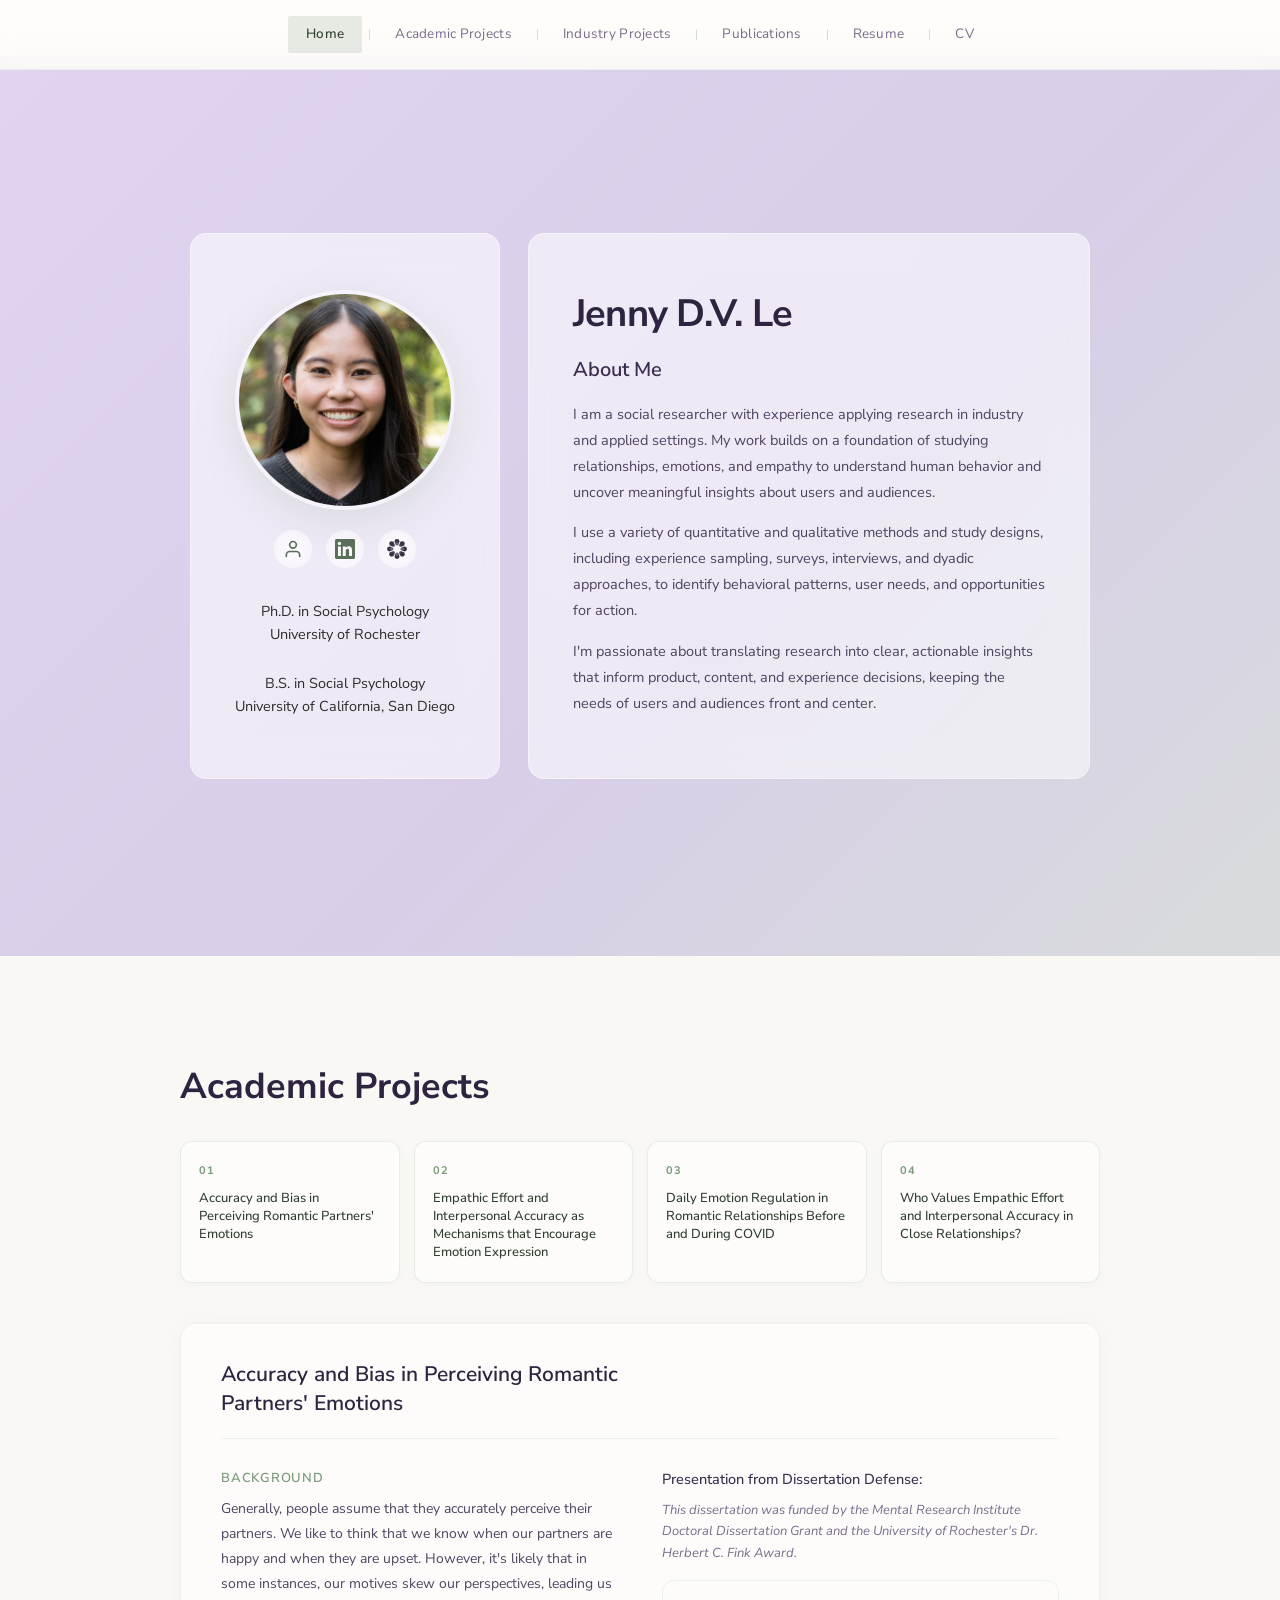
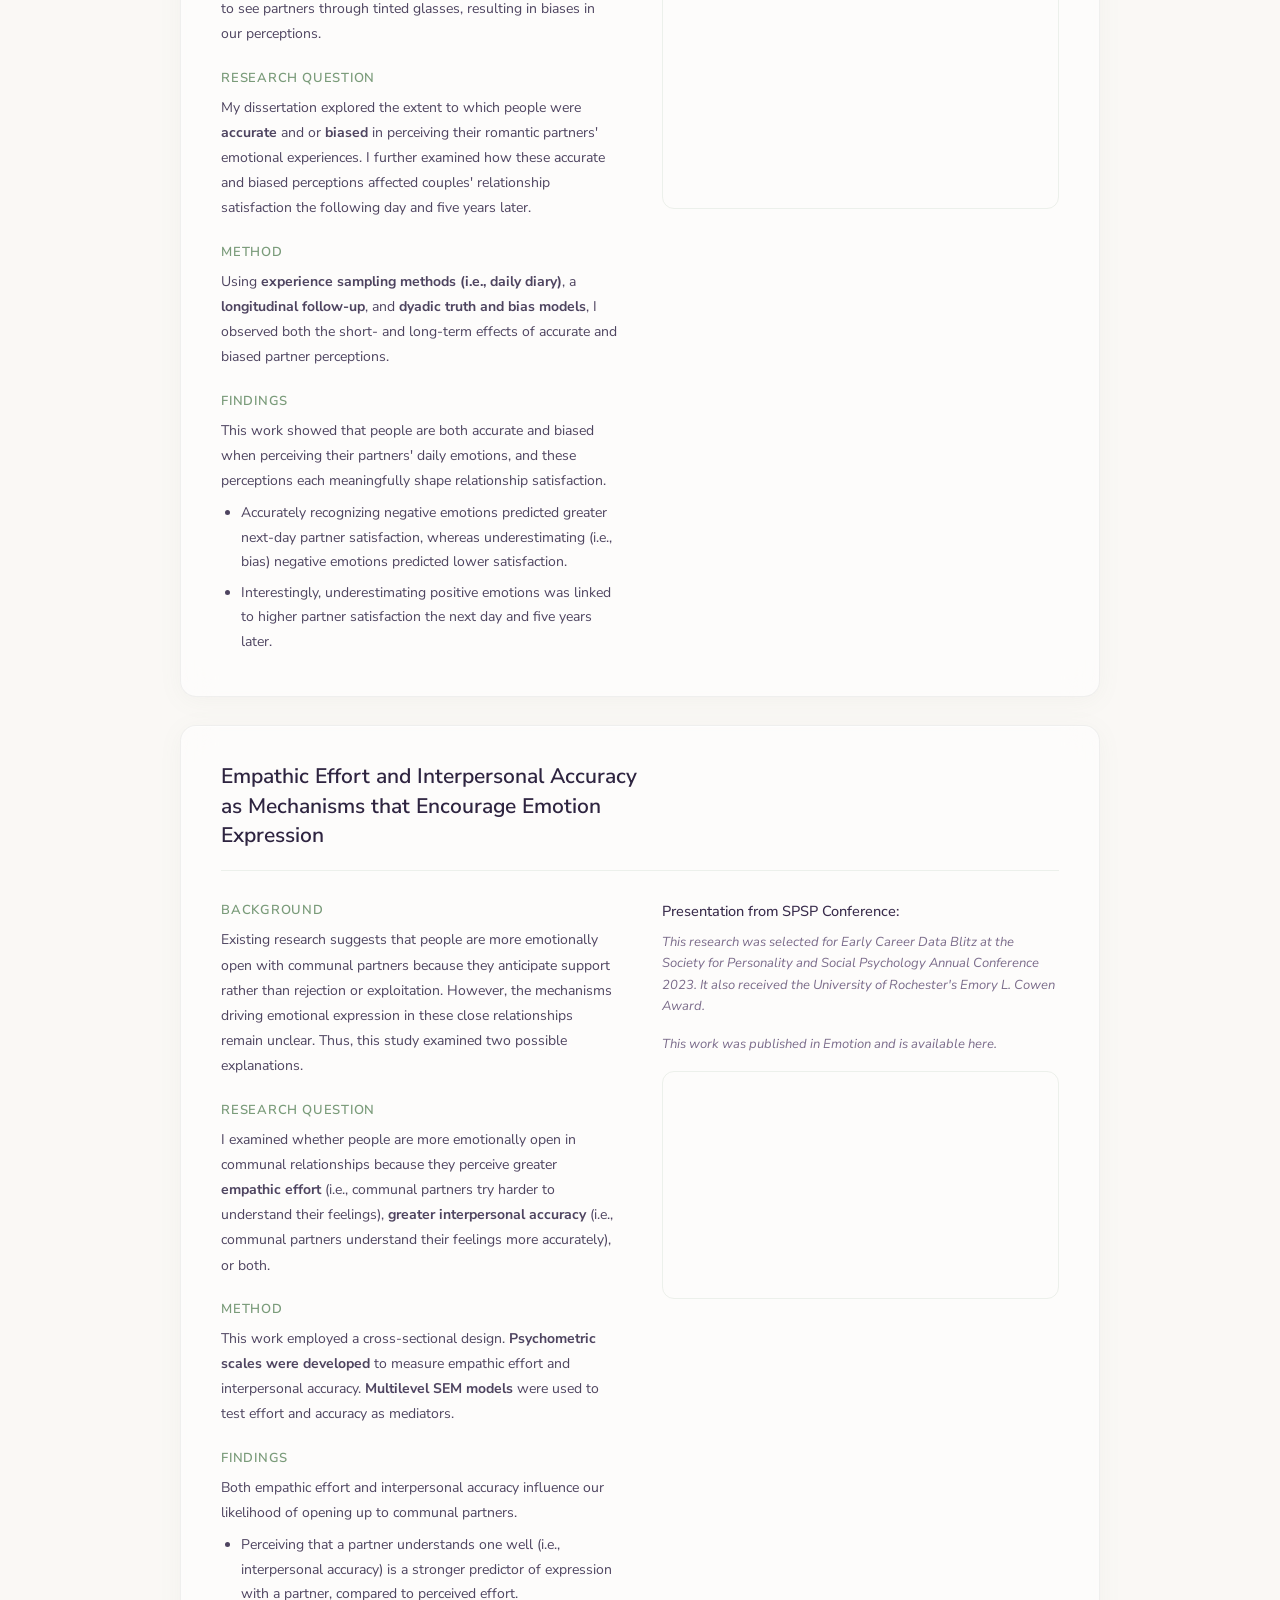
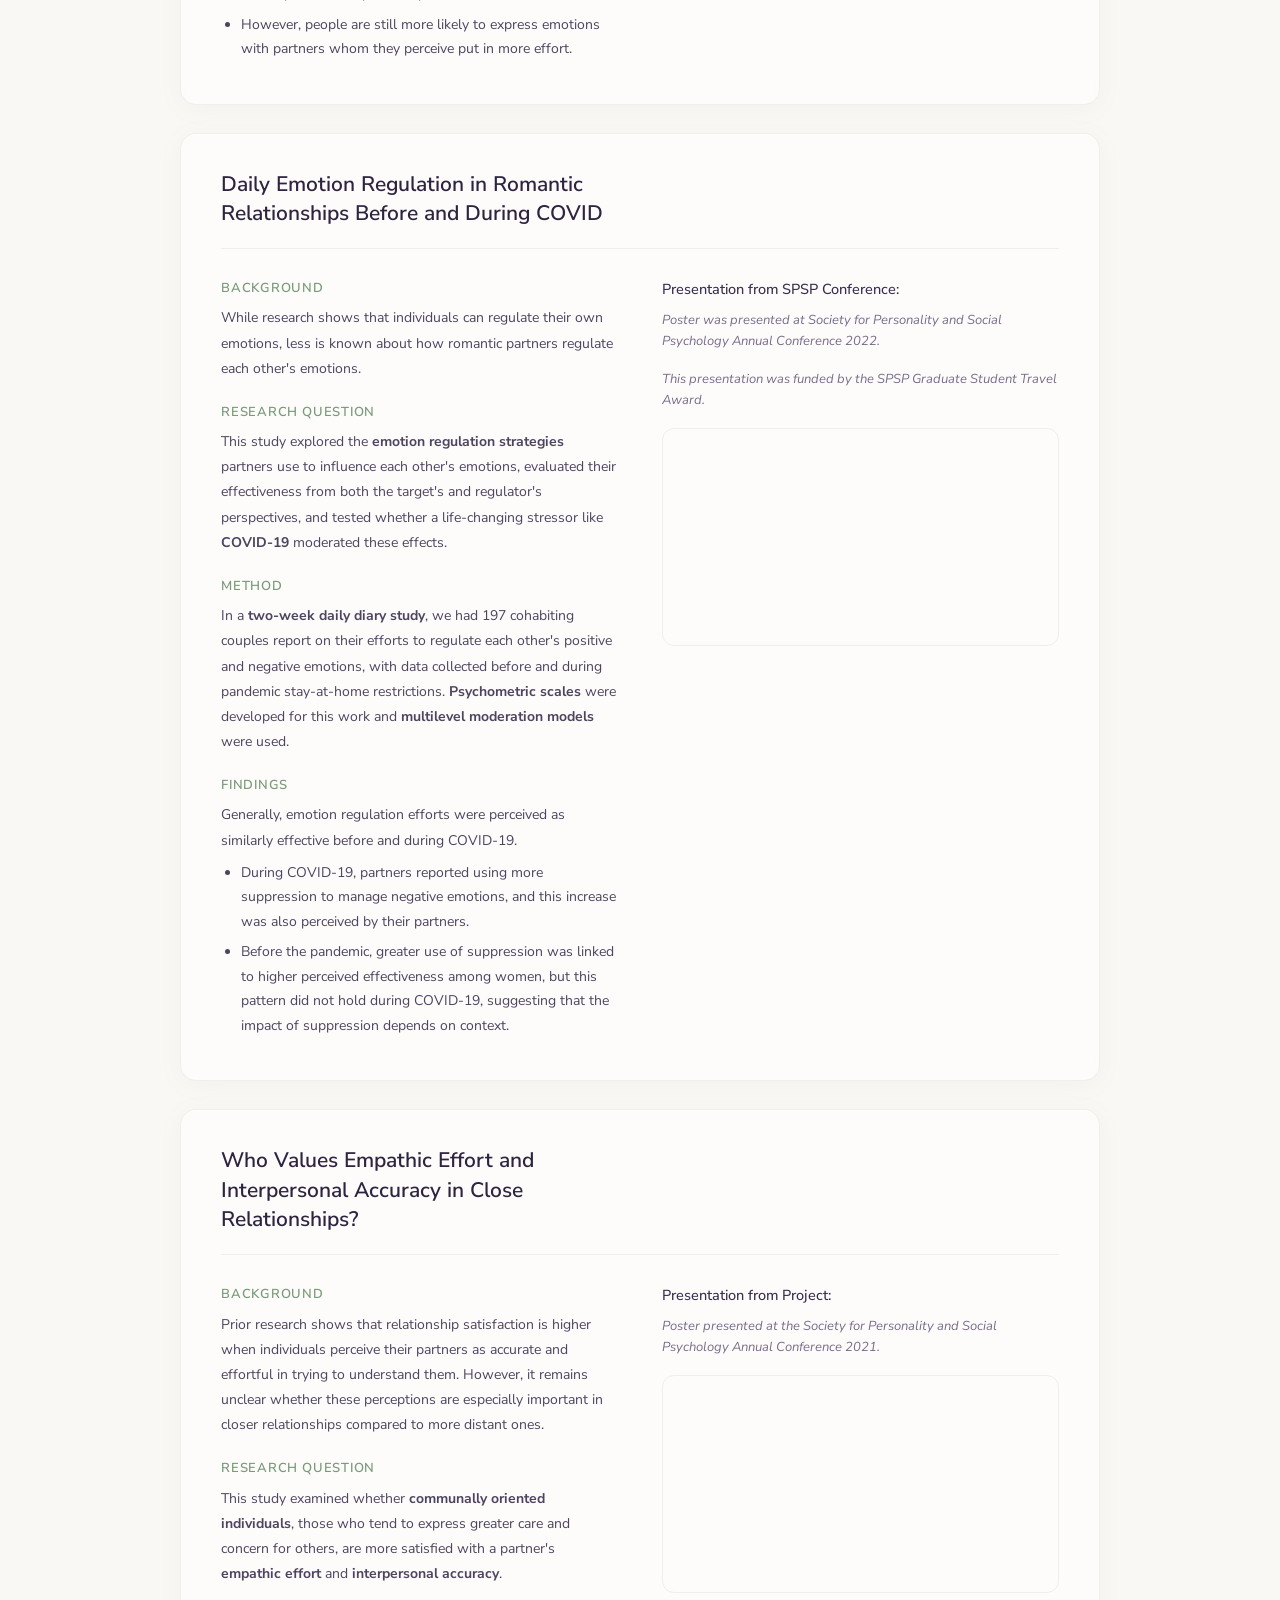
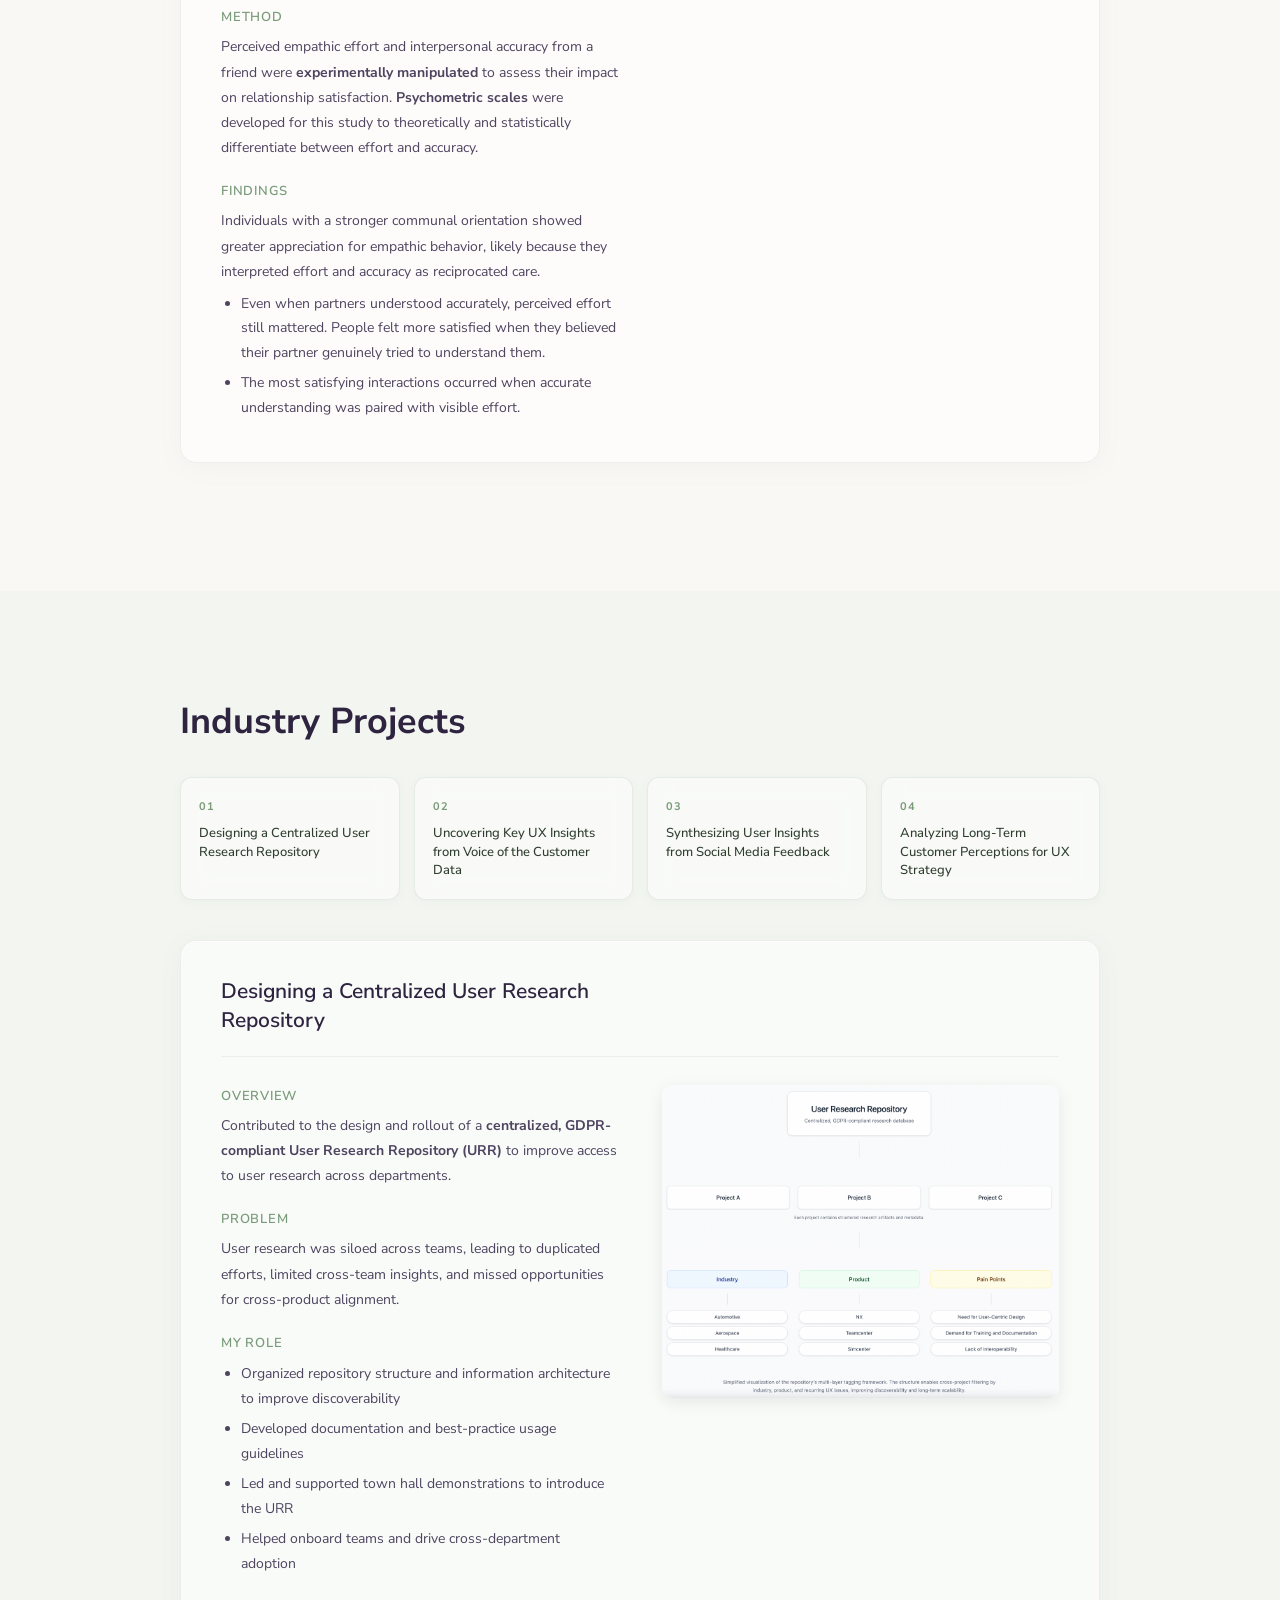
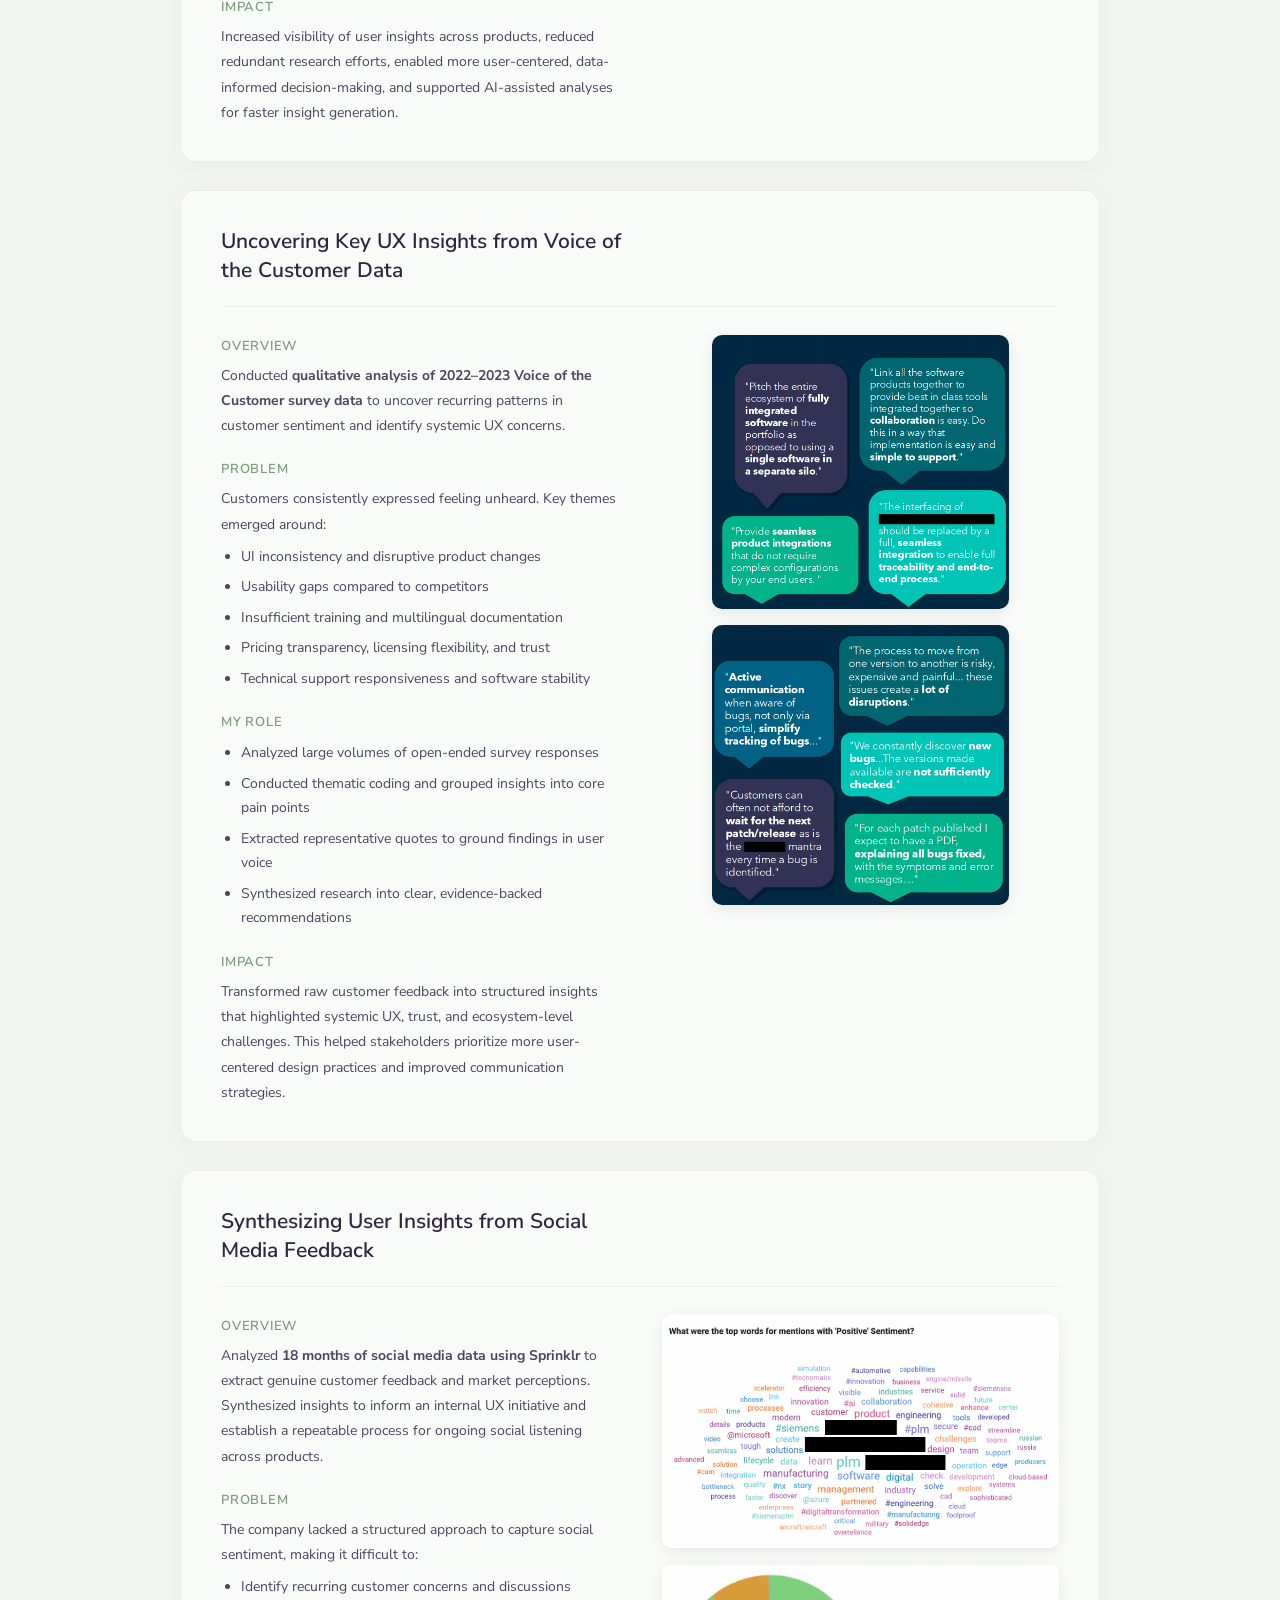
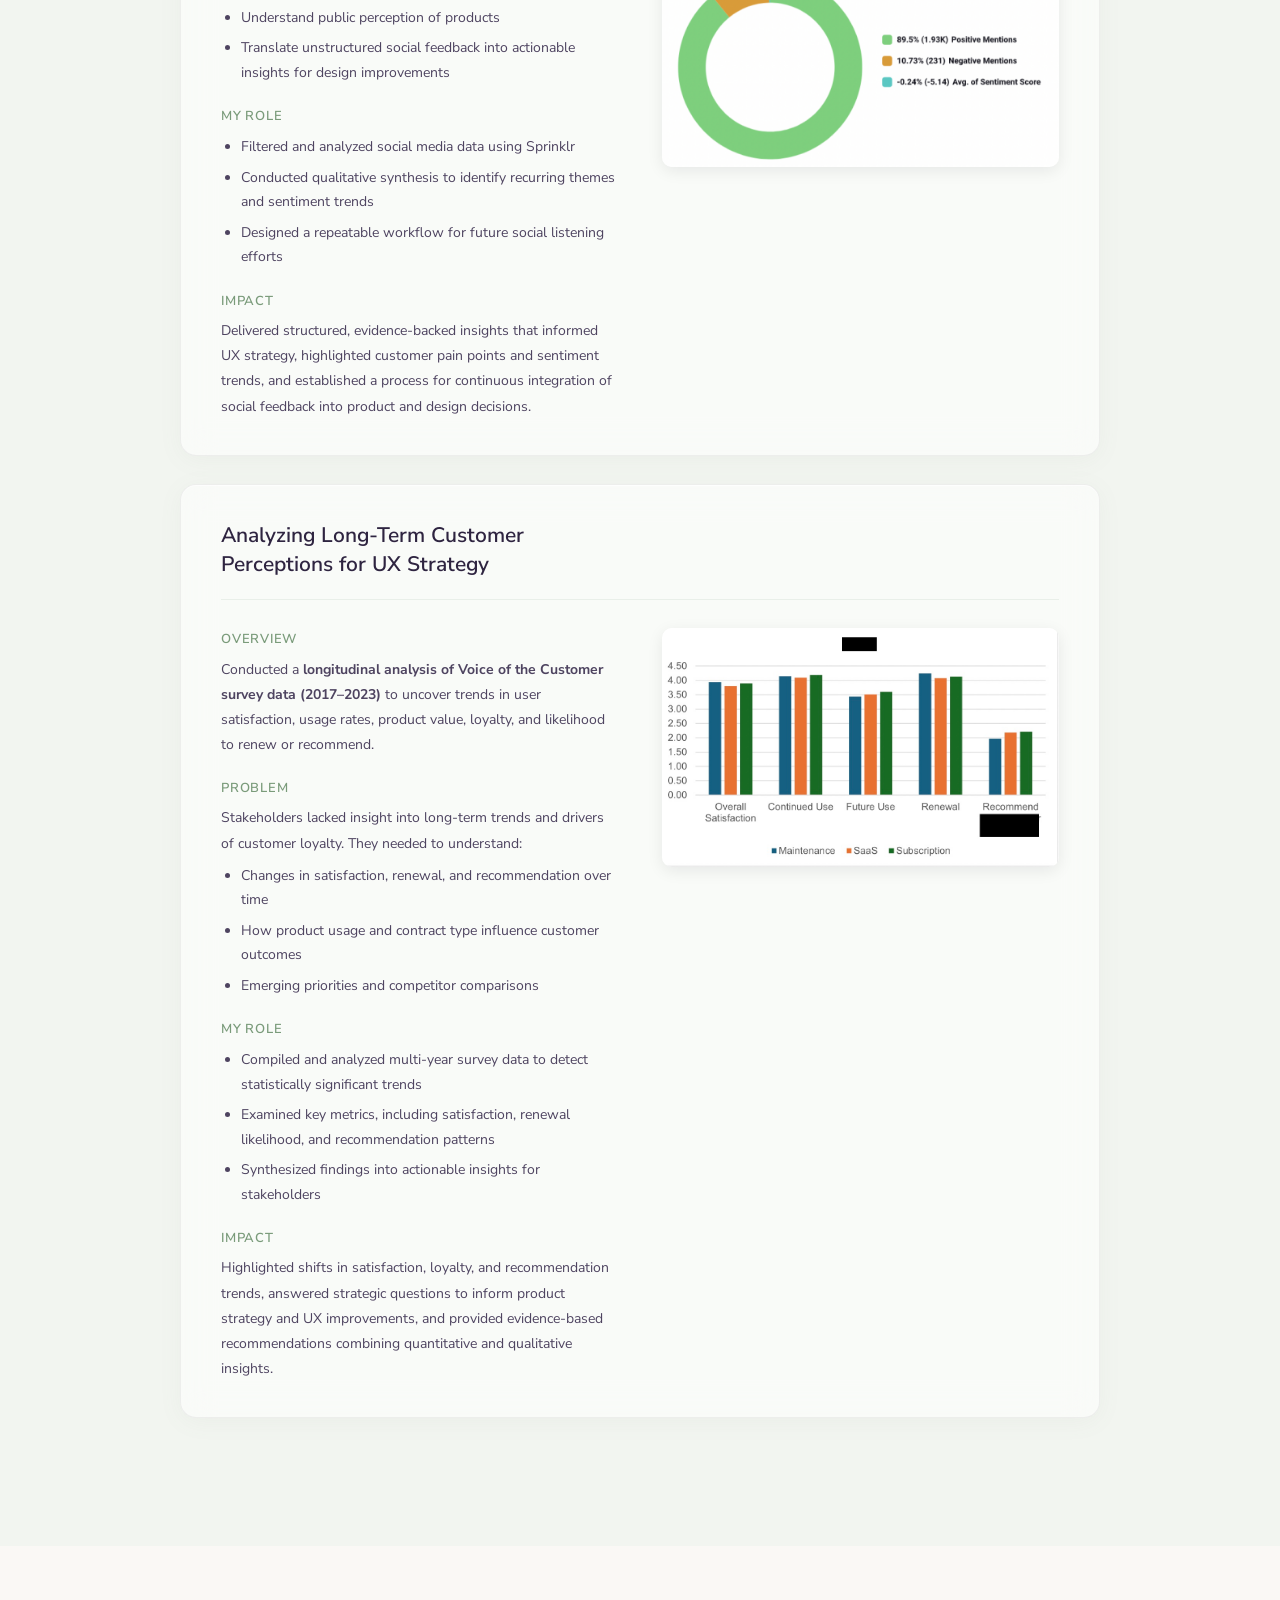
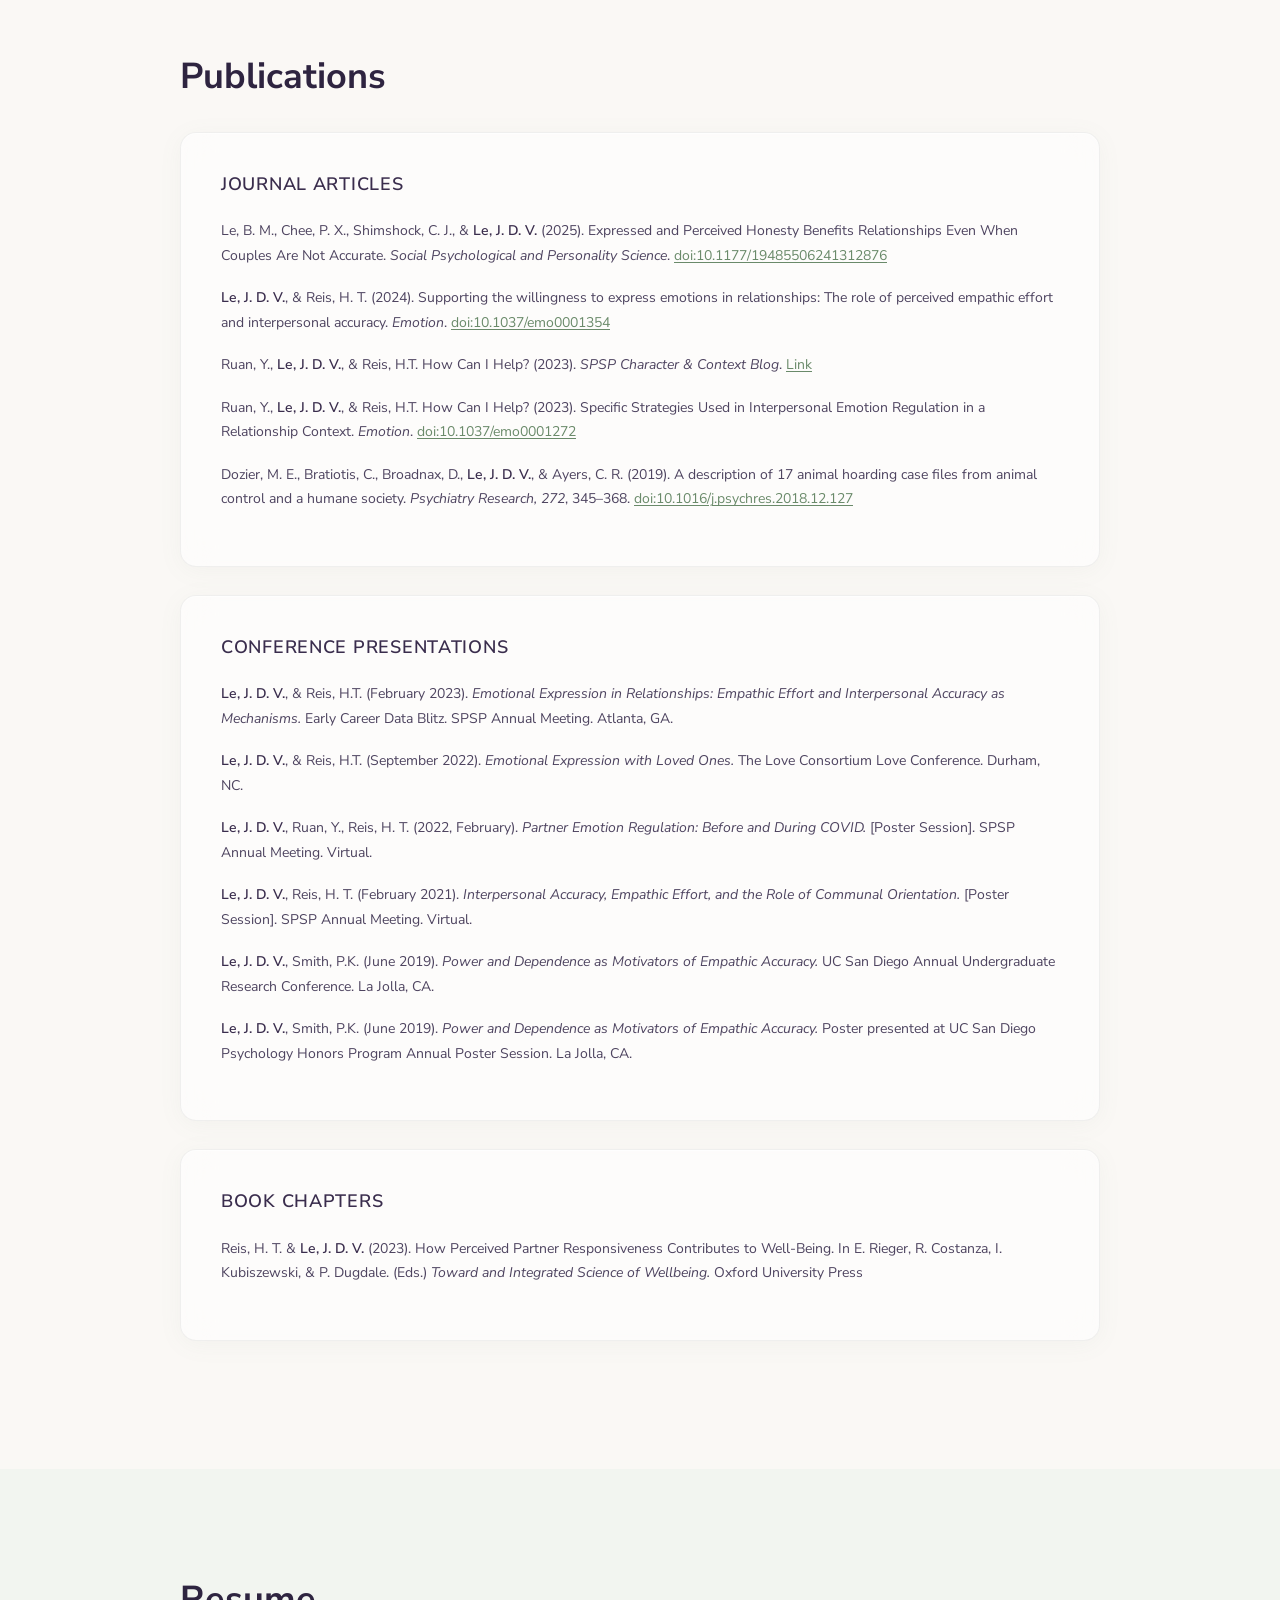
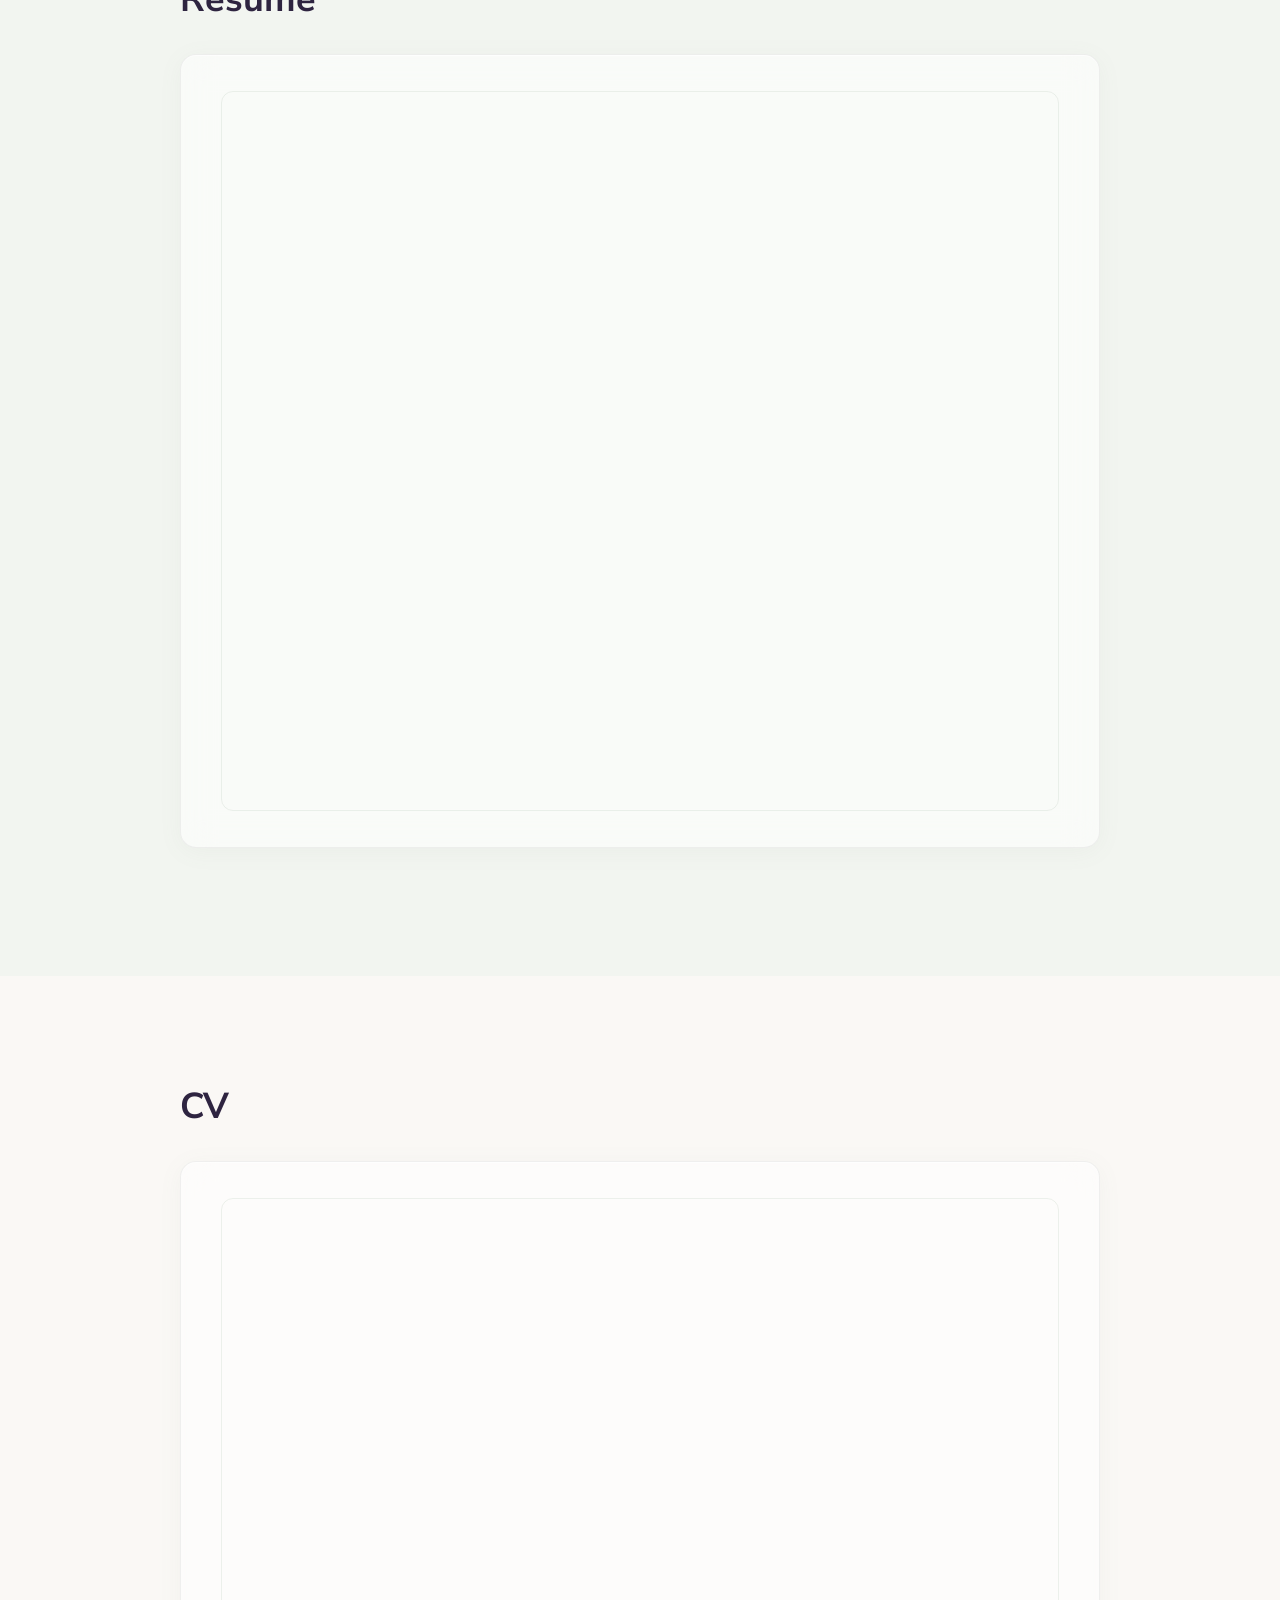
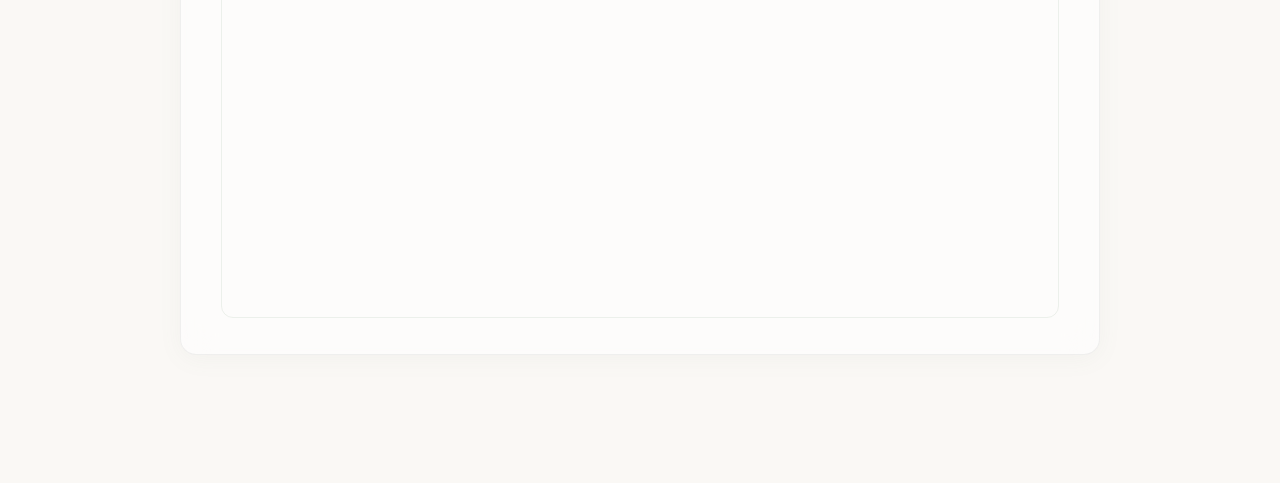
==== commit f582497b: "Add files via upload" ====
--- a/index.html
+++ b/index.html
@@ -24,8 +24,6 @@
         <a href="#resume" class="nav-link" data-section="resume">Resume</a>
         <span class="nav-divider">|</span>
         <a href="#cv" class="nav-link" data-section="cv">CV</a>
-        <span class="nav-divider">|</span>
-        <a href="#contact" class="nav-link" data-section="contact">Contact</a>
     </nav>
 
 
@@ -49,10 +47,12 @@
                             <svg xmlns="http://www.w3.org/2000/svg" width="20" height="20" viewBox="0 0 124 124.5"><g transform="translate(-42.784 -65.828)" fill="#6b5f7a"><circle cx="128.21" cy="104.59" r="11.133"/><circle cx="128.23" cy="151.57" r="11.133"/><circle cx="81.323" cy="151.51" r="11.133"/><circle cx="81.373" cy="104.6" r="11.133"/></g><g transform="translate(-42.784 -65.828)" fill="#3a3344"><circle cx="151.29" cy="128.06" r="15.48"/><circle cx="58.265" cy="128.06" r="15.48"/><circle cx="104.78" cy="174.8" r="15.48"/><circle cx="104.78" cy="81.308" r="15.48"/></g><g transform="translate(-42.784 -65.828)" fill="#6b5f7a"><circle cx="71.614" cy="128.12" r="11.133"/><circle cx="137.63" cy="128.12" r="11.133"/><circle cx="104.77" cy="161.29" r="11.133"/><circle cx="105.25" cy="94.873" r="11.133"/></g><g transform="translate(-42.784 -65.828)" fill="#3a3344"><circle cx="71.911" cy="95.085" r="15.48"/><circle cx="137.65" cy="95.085" r="15.48"/><circle cx="137.87" cy="160.99" r="15.48"/><circle cx="71.921" cy="160.98" r="15.48"/></svg>
                         </a>
                     </div>
+                    <p class="home-credentials">Ph.D. in Social Psychology<br>University of Rochester</p>
+                    <p class="home-credentials" style="margin-top: 2px;">B.S. in Social Psychology<br>University of California, San Diego</p>
                 </div>
                 <div class="bio-section reveal reveal-delay-1">
                     <h1 class="name">Jenny D.V. Le</h1>
-                    <p class="title-subtitle">Ph.D. in Social Psychology | University of Rochester</p>
+
                     <h2 class="about-heading">About Me</h2>
                     <p>I am a social researcher with experience applying research in industry and applied settings. My work builds on a foundation of studying relationships, emotions, and empathy to understand human behavior and uncover meaningful insights about users and audiences.</p>
                     <p>I use a variety of quantitative and qualitative methods and study designs, including experience sampling, surveys, interviews, and dyadic approaches, to identify behavioral patterns, user needs, and opportunities for action.</p>
@@ -479,50 +479,6 @@
             </div>
         </section>
 
-        <!-- ====== CONTACT ====== -->
-        <section id="contact" class="section section-inner section-alt">
-            <div class="section-container">
-                <h2 class="section-title reveal">Contact</h2>
-                <div class="contact-layout reveal">
-                    <div class="contact-info">
-                        <img class="contact-photo" src="media/About Me Contact Me Photo.JPEG" alt="Jenny Le">
-                        <p class="contact-name">Jenny Le</p>
-                        <p class="contact-credentials">Ph.D. in Social Psychology | UoR<br>B.S. in Social Psychology | UCSD</p>
-                        <p class="contact-email-label">Email</p>
-                        <a href="mailto:jennydvle@gmail.com" class="contact-email-link">jennydvle@gmail.com</a>
-                    </div>
-
-                    <form class="contact-form" onsubmit="event.preventDefault(); alert('Thank you for your message!');">
-                        <div class="form-row">
-                            <div class="form-group">
-                                <label for="firstname">First Name <span class="required">*</span></label>
-                                <input type="text" id="firstname" name="firstname" required>
-                            </div>
-                            <div class="form-group">
-                                <label for="lastname">Last Name <span class="required">*</span></label>
-                                <input type="text" id="lastname" name="lastname" required>
-                            </div>
-                        </div>
-                        <div class="form-row">
-                            <div class="form-group">
-                                <label for="email">Email <span class="required">*</span></label>
-                                <input type="email" id="email" name="email" required>
-                            </div>
-                            <div class="form-group">
-                                <label for="subject">Subject</label>
-                                <input type="text" id="subject" name="subject">
-                            </div>
-                        </div>
-                        <div class="form-group">
-                            <label for="message">Message</label>
-                            <textarea id="message" name="message"></textarea>
-                        </div>
-                        <button type="submit">Submit</button>
-                    </form>
-                </div>
-            </div>
-        </section>
-
     </main>
 
     <!-- Image Fullscreen Modal -->
--- a/styles.css
+++ b/styles.css
@@ -264,6 +264,16 @@
     border: 4px solid rgba(255, 255, 255, 0.4);
 }
 
+.home-credentials {
+    font-family: 'Avenir', 'Avenir Next', 'Nunito Sans', sans-serif;
+    font-size: 0.9rem;
+    color: #2c2c2c;
+    text-align: center;
+    line-height: 1.6;
+    margin: 12px 0 4px;
+    white-space: nowrap;
+}
+
 .social-icons {
     display: flex;
     gap: 14px;
